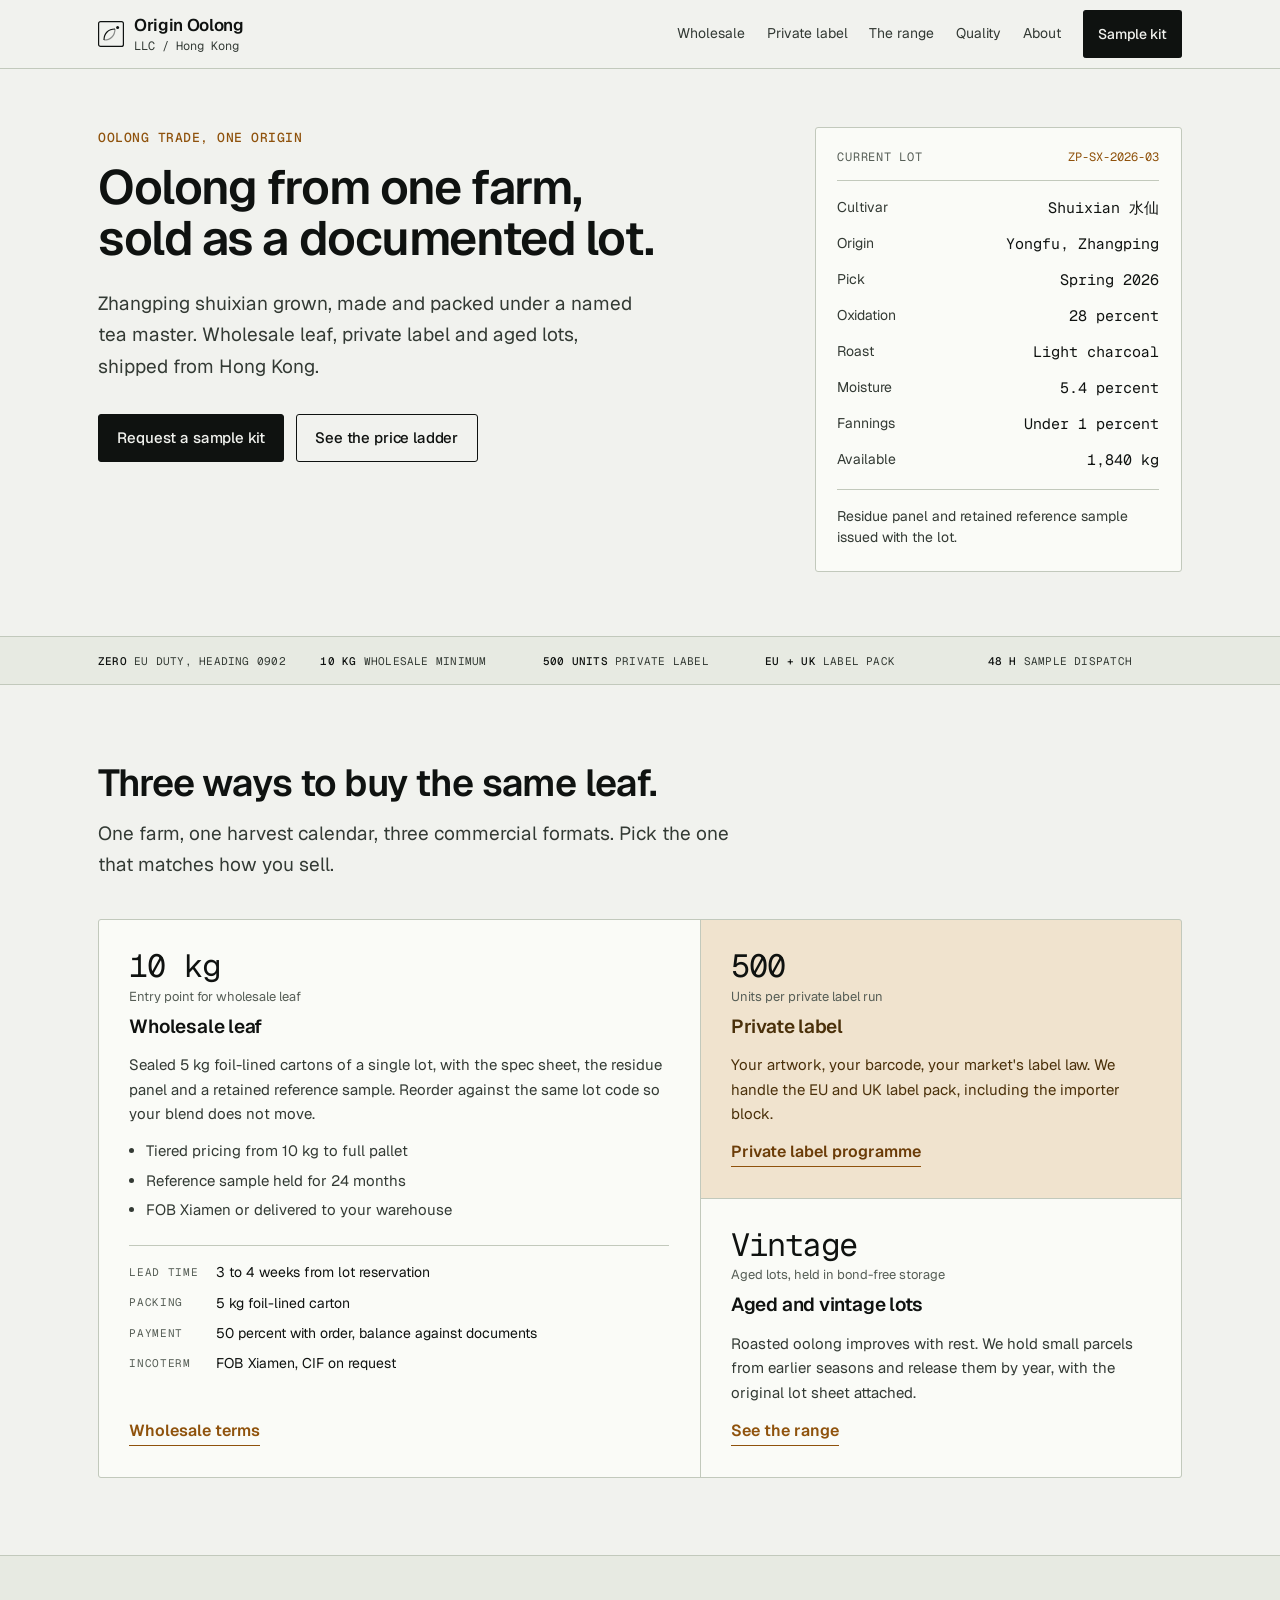
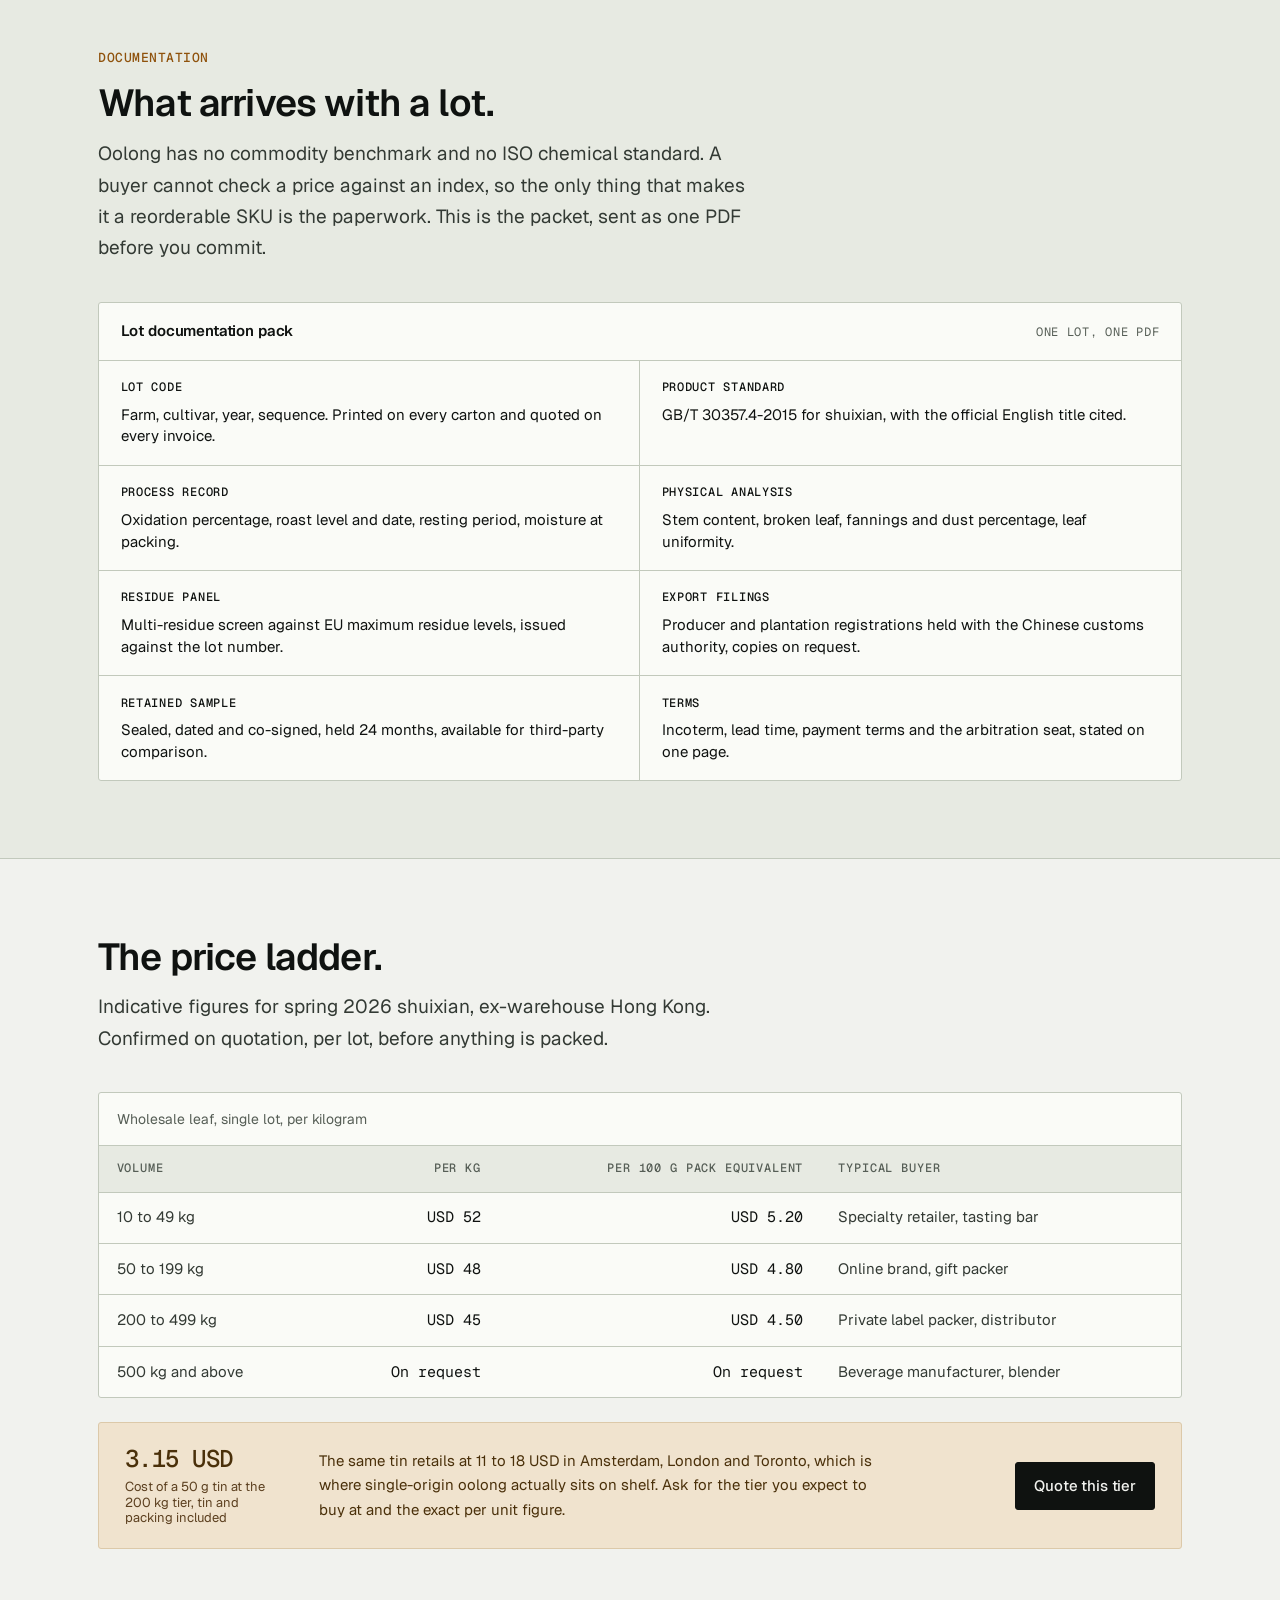
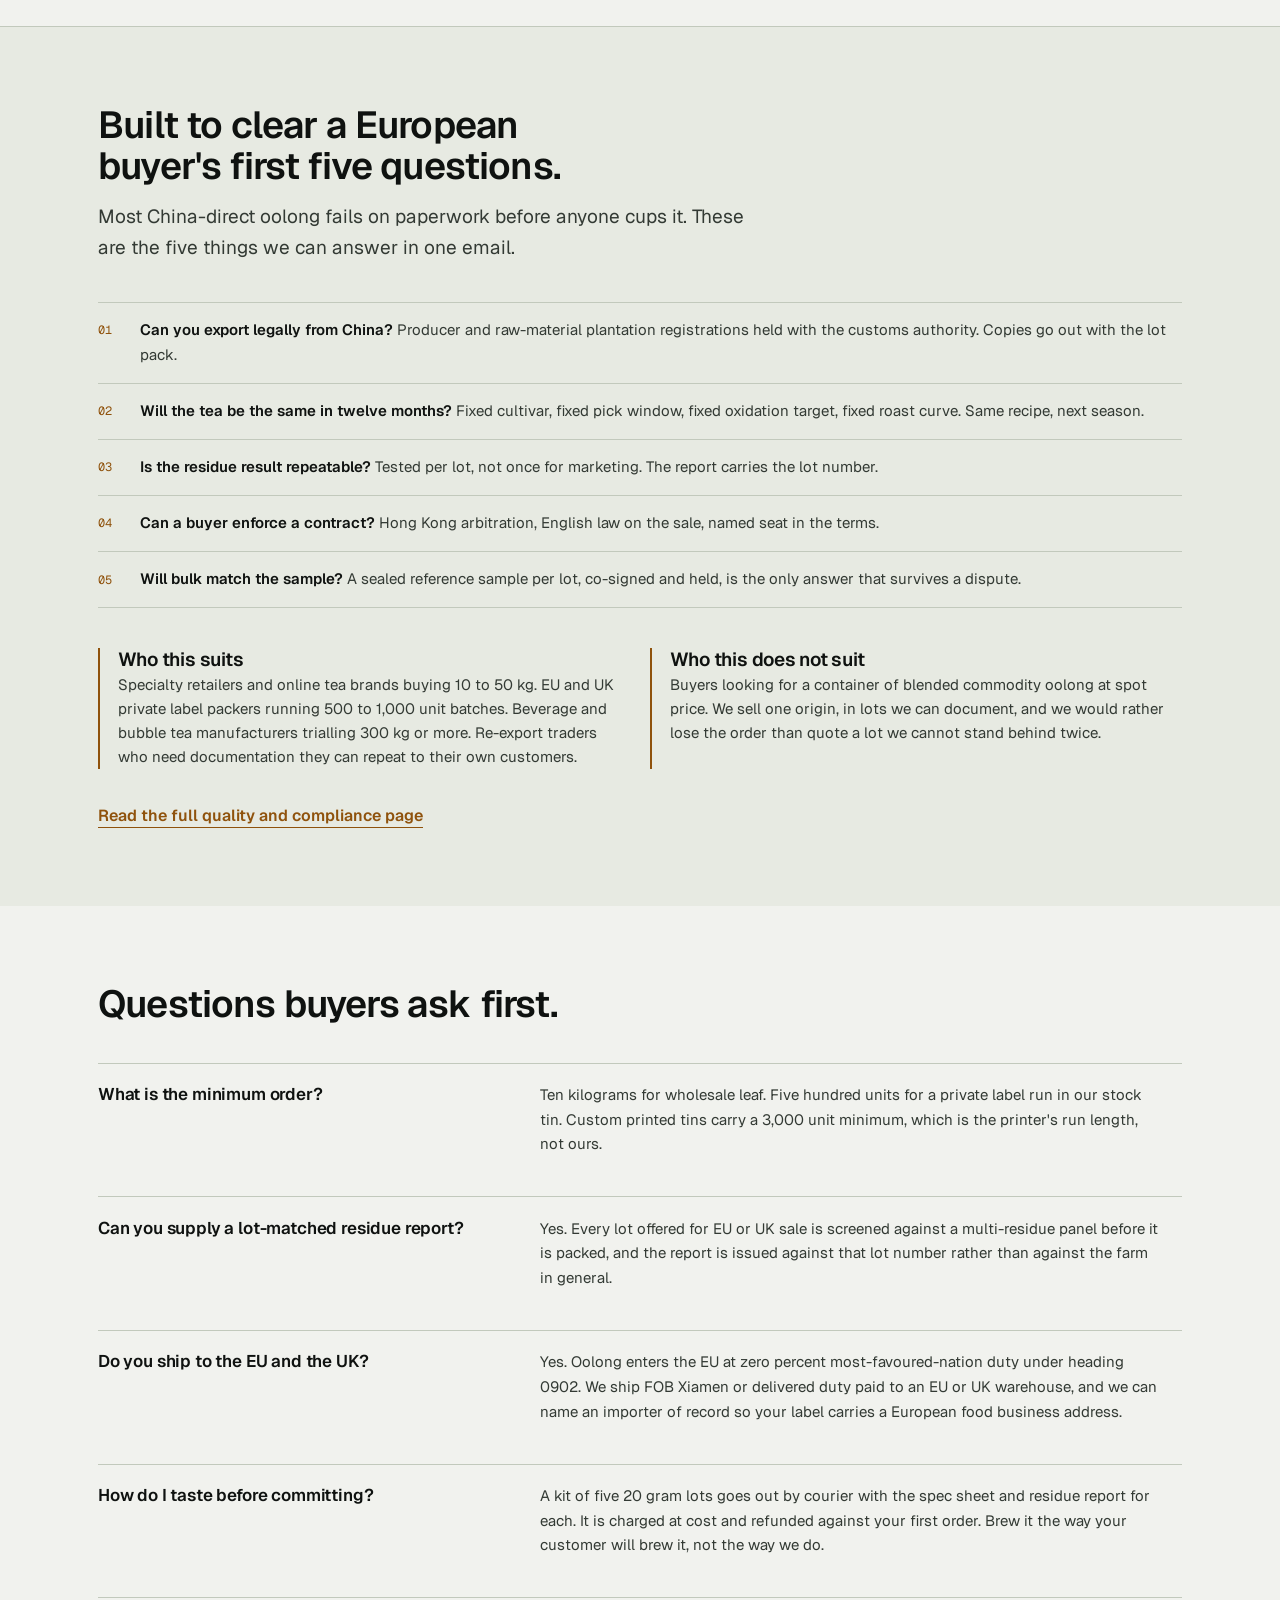
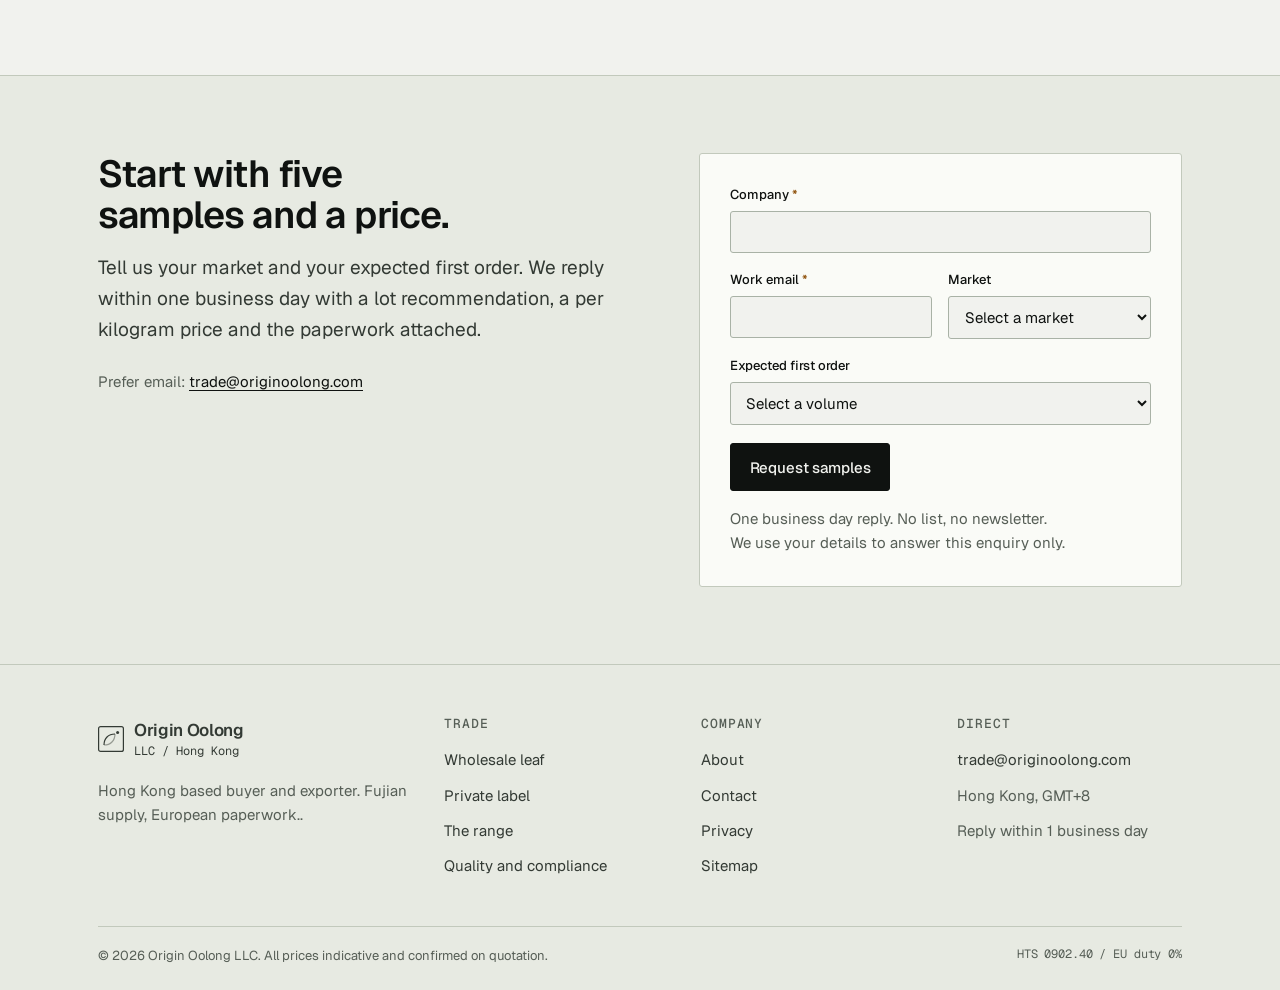
==== index.html @ 104b8a01 "Origin Oolong trade website: 8 static pages, design system, Pages workflow" ====
<!DOCTYPE html>
<html lang="en">
<head>
<meta charset="utf-8">
<meta name="viewport" content="width=device-width, initial-scale=1">
<title>Oolong Tea Wholesale Supplier | Origin Oolong LLC</title>
<meta name="description" content="Single-origin Zhangping shuixian oolong sold as documented lots. Wholesale leaf from 10 kg, private label from 500 units. Samples ship in 48 hours.">
<link rel="canonical" href="https://originoolong.com/">
<meta name="robots" content="index,follow,max-image-preview:large">
<meta property="og:type" content="website">
<meta property="og:site_name" content="Origin Oolong LLC">
<meta property="og:title" content="Oolong Tea Wholesale Supplier | Origin Oolong LLC">
<meta property="og:description" content="Single-origin Zhangping shuixian oolong, sold as documented lots. Wholesale leaf, private label, aged vintages.">
<meta property="og:url" content="https://originoolong.com/">
<meta name="twitter:card" content="summary_large_image">
<link rel="preconnect" href="https://fonts.googleapis.com">
<link rel="preconnect" href="https://fonts.gstatic.com" crossorigin>
<link href="https://fonts.googleapis.com/css2?family=Geist:wght@400;500;600;700&family=Geist+Mono:wght@400;500&display=swap" rel="stylesheet">
<link rel="stylesheet" href="assets/styles.css">
<script type="application/ld+json">
{
  "@context": "https://schema.org",
  "@graph": [
    {
      "@type": "Organization",
      "@id": "https://originoolong.com/#org",
      "name": "Origin Oolong LLC",
      "url": "https://originoolong.com/",
      "email": "trade@originoolong.com",
      "description": "Buyer and exporter of single-origin Chinese oolong tea, supplying wholesale leaf, private label programmes and aged lots to importers, packers and beverage manufacturers.",
      "address": { "@type": "PostalAddress", "addressLocality": "Hong Kong", "addressCountry": "HK" },
      "areaServed": ["EU", "GB", "HK", "SG", "AE", "US"],
      "knowsAbout": ["oolong tea", "Zhangping shuixian", "private label tea", "tea export documentation", "EU pesticide residue compliance"]
    },
    {
      "@type": "WebSite",
      "@id": "https://originoolong.com/#site",
      "url": "https://originoolong.com/",
      "name": "Origin Oolong LLC",
      "publisher": { "@id": "https://originoolong.com/#org" },
      "inLanguage": "en"
    },
    {
      "@type": "FAQPage",
      "@id": "https://originoolong.com/#faq",
      "mainEntity": [
        {
          "@type": "Question",
          "name": "What is the minimum order for wholesale oolong?",
          "acceptedAnswer": { "@type": "Answer", "text": "Ten kilograms for wholesale leaf, and 500 units for a private label run in our stock tin. Custom printed tins carry a 3,000 unit minimum because that is the printer's run length." }
        },
        {
          "@type": "Question",
          "name": "Can you supply a lot-matched pesticide residue report?",
          "acceptedAnswer": { "@type": "Answer", "text": "Yes. Every lot offered for EU or UK sale is tested against a multi-residue panel before it is packed, and the report is issued against that lot number, not against the farm in general." }
        },
        {
          "@type": "Question",
          "name": "Do you ship to the European Union and the United Kingdom?",
          "acceptedAnswer": { "@type": "Answer", "text": "Yes. Oolong enters the EU at a zero percent most-favoured-nation duty rate under heading 0902. We ship FOB Xiamen or delivered duty paid to an EU or UK warehouse, and we can name an importer of record for food labelling." }
        },
        {
          "@type": "Question",
          "name": "How do I taste before I commit to an order?",
          "acceptedAnswer": { "@type": "Answer", "text": "We courier a sample kit of five 20 gram lots with the spec sheet and the residue report for each. The kit is charged at cost and refunded against the first order." }
        }
      ]
    }
  ]
}
</script>
</head>
<body>

<header class="hdr" id="hdr">
  <div class="wrap hdr-in">
    <a class="brand" href="index.html" aria-label="Origin Oolong LLC home">
      <svg class="brand-mark" viewBox="0 0 26 26" fill="none" aria-hidden="true">
        <rect x="0.6" y="0.6" width="24.8" height="24.8" rx="2" stroke="currentColor" stroke-width="1.2"/>
        <path d="M6 19c0-6.6 4.4-11 11-11" stroke="currentColor" stroke-width="1.2"/>
        <path d="M6 19c6.6 0 11-4.4 11-11" stroke="currentColor" stroke-width="1.2" opacity=".45"/>
        <circle cx="19.6" cy="6.4" r="1.5" fill="currentColor"/>
      </svg>
      <span class="brand-txt">Origin Oolong<span>LLC / Hong Kong</span></span>
    </a>
    <nav class="nav" id="nav" aria-label="Primary">
      <a href="wholesale.html">Wholesale</a>
      <a href="private-label.html">Private label</a>
      <a href="oolong.html">The range</a>
      <a href="quality.html">Quality</a>
      <a href="about.html">About</a>
      <a class="btn btn-sm" href="contact.html">Sample kit</a>
    </nav>
    <button class="nav-toggle" id="navToggle" aria-expanded="false" aria-controls="nav" aria-label="Open menu">
      <svg viewBox="0 0 24 24" fill="none" stroke="currentColor" stroke-width="1.6" aria-hidden="true"><path d="M3 6h18M3 12h18M3 18h18"/></svg>
    </button>
  </div>
</header>

<main>

  <!-- HERO -->
  <section class="hero">
    <div class="wrap hero-grid">
      <div>
        <p class="kicker">Oolong trade, one origin</p>
        <h1>Oolong from one farm, sold as a documented lot.</h1>
        <p class="lede">Zhangping shuixian grown, made and packed under a named tea master. Wholesale leaf, private label and aged lots, shipped from Hong Kong.</p>
        <div class="hero-cta">
          <a class="btn" href="contact.html">Request a sample kit</a>
          <a class="btn btn-ghost" href="wholesale.html">See the price ladder</a>
        </div>
      </div>

      <aside class="lot" aria-label="Current lot summary">
        <div class="lot-hd">
          <span class="t">Current lot</span>
          <span class="id">ZP-SX-2026-03</span>
        </div>
        <dl>
          <dt>Cultivar</dt><dd>Shuixian 水仙</dd>
          <dt>Origin</dt><dd>Yongfu, Zhangping</dd>
          <dt>Pick</dt><dd>Spring 2026</dd>
          <dt>Oxidation</dt><dd>28 percent</dd>
          <dt>Roast</dt><dd>Light charcoal</dd>
          <dt>Moisture</dt><dd>5.4 percent</dd>
          <dt>Fannings</dt><dd>Under 1 percent</dd>
          <dt>Available</dt><dd>1,840 kg</dd>
        </dl>
        <div class="lot-ft">Residue panel and retained reference sample issued with the lot.</div>
      </aside>
    </div>
  </section>

  <!-- FACT STRIP -->
  <div class="strip">
    <div class="wrap strip-in">
      <span class="strip-item"><b>Zero</b> EU duty, heading 0902</span>
      <span class="strip-item"><b>10 kg</b> wholesale minimum</span>
      <span class="strip-item"><b>500 units</b> private label</span>
      <span class="strip-item"><b>EU + UK</b> label pack</span>
      <span class="strip-item"><b>48 h</b> sample dispatch</span>
    </div>
  </div>

  <!-- THREE LINES OF BUSINESS -->
  <section>
    <div class="wrap">
      <div class="sec-hd">
        <h2>Three ways to buy the same leaf.</h2>
        <p class="lede">One farm, one harvest calendar, three commercial formats. Pick the one that matches how you sell.</p>
      </div>
      <div class="bento bento-3">
        <div class="cell cell-a">
          <span class="figure">10 kg<span>Entry point for wholesale leaf</span></span>
          <h3>Wholesale leaf</h3>
          <p>Sealed 5 kg foil-lined cartons of a single lot, with the spec sheet, the residue panel and a retained reference sample. Reorder against the same lot code so your blend does not move.</p>
          <ul class="list">
            <li>Tiered pricing from 10 kg to full pallet</li>
            <li>Reference sample held for 24 months</li>
            <li>FOB Xiamen or delivered to your warehouse</li>
          </ul>
          <dl class="mini">
            <dt>Lead time</dt><dd>3 to 4 weeks from lot reservation</dd>
            <dt>Packing</dt><dd>5 kg foil-lined carton</dd>
            <dt>Payment</dt><dd>50 percent with order, balance against documents</dd>
            <dt>Incoterm</dt><dd>FOB Xiamen, CIF on request</dd>
          </dl>
          <a class="link" href="wholesale.html">Wholesale terms</a>
        </div>
        <div class="cell cell-tint">
          <span class="figure">500<span>Units per private label run</span></span>
          <h3>Private label</h3>
          <p>Your artwork, your barcode, your market's label law. We handle the EU and UK label pack, including the importer block.</p>
          <a class="link" href="private-label.html">Private label programme</a>
        </div>
        <div class="cell">
          <span class="figure">Vintage<span>Aged lots, held in bond-free storage</span></span>
          <h3>Aged and vintage lots</h3>
          <p>Roasted oolong improves with rest. We hold small parcels from earlier seasons and release them by year, with the original lot sheet attached.</p>
          <a class="link" href="oolong.html">See the range</a>
        </div>
      </div>
    </div>
  </section>

  <!-- LOT SHEET ANATOMY -->
  <section class="band rule-top">
    <div class="wrap">
      <div class="sec-hd">
        <p class="kicker">Documentation</p>
        <h2>What arrives with a lot.</h2>
        <p class="lede">Oolong has no commodity benchmark and no ISO chemical standard. A buyer cannot check a price against an index, so the only thing that makes it a reorderable SKU is the paperwork. This is the packet, sent as one PDF before you commit.</p>
      </div>
      <div class="doc">
        <div class="doc-hd">
          <span class="t">Lot documentation pack</span>
          <span class="mono">One lot, one PDF</span>
        </div>
        <div class="doc-body">
          <div><dt>Lot code</dt><dd>Farm, cultivar, year, sequence. Printed on every carton and quoted on every invoice.</dd></div>
          <div><dt>Product standard</dt><dd>GB/T 30357.4-2015 for shuixian, with the official English title cited.</dd></div>
          <div><dt>Process record</dt><dd>Oxidation percentage, roast level and date, resting period, moisture at packing.</dd></div>
          <div><dt>Physical analysis</dt><dd>Stem content, broken leaf, fannings and dust percentage, leaf uniformity.</dd></div>
          <div><dt>Residue panel</dt><dd>Multi-residue screen against EU maximum residue levels, issued against the lot number.</dd></div>
          <div><dt>Export filings</dt><dd>Producer and plantation registrations held with the Chinese customs authority, copies on request.</dd></div>
          <div><dt>Retained sample</dt><dd>Sealed, dated and co-signed, held 24 months, available for third-party comparison.</dd></div>
          <div><dt>Terms</dt><dd>Incoterm, lead time, payment terms and the arbitration seat, stated on one page.</dd></div>
        </div>
      </div>
    </div>
  </section>

  <!-- PRICE LADDER -->
  <section class="rule-top">
    <div class="wrap">
      <div class="sec-hd">
        <h2>The price ladder.</h2>
        <p class="lede">Indicative figures for spring 2026 shuixian, ex-warehouse Hong Kong. Confirmed on quotation, per lot, before anything is packed.</p>
      </div>
      <div class="tbl-wrap">
        <table>
          <caption>Wholesale leaf, single lot, per kilogram</caption>
          <thead>
            <tr><th scope="col">Volume</th><th scope="col">Per kg</th><th scope="col">Per 100 g pack equivalent</th><th scope="col">Typical buyer</th></tr>
          </thead>
          <tbody>
            <tr><td>10 to 49 kg</td><td class="num">USD 52</td><td class="num">USD 5.20</td><td>Specialty retailer, tasting bar</td></tr>
            <tr><td>50 to 199 kg</td><td class="num">USD 48</td><td class="num">USD 4.80</td><td>Online brand, gift packer</td></tr>
            <tr><td>200 to 499 kg</td><td class="num">USD 45</td><td class="num">USD 4.50</td><td>Private label packer, distributor</td></tr>
            <tr><td>500 kg and above</td><td class="num muted">On request</td><td class="num muted">On request</td><td>Beverage manufacturer, blender</td></tr>
          </tbody>
        </table>
      </div>
      <div class="callout">
        <div class="callout-fig"><b>3.15 USD</b><span>Cost of a 50 g tin at the 200 kg tier, tin and packing included</span></div>
        <p class="callout-txt">The same tin retails at 11 to 18 USD in Amsterdam, London and Toronto, which is where single-origin oolong actually sits on shelf. Ask for the tier you expect to buy at and the exact per unit figure.</p>
        <a class="btn" href="contact.html">Quote this tier</a>
      </div>
    </div>
  </section>

  <!-- COMPLIANCE -->
  <section class="band rule-top">
    <div class="wrap">
      <div class="sec-hd">
        <h2>Built to clear a European buyer's first five questions.</h2>
        <p class="lede">Most China-direct oolong fails on paperwork before anyone cups it. These are the five things we can answer in one email.</p>
      </div>
      <ul class="checks">
        <li><span class="n">01</span><span><b>Can you export legally from China?</b> Producer and raw-material plantation registrations held with the customs authority. Copies go out with the lot pack.</span></li>
        <li><span class="n">02</span><span><b>Will the tea be the same in twelve months?</b> Fixed cultivar, fixed pick window, fixed oxidation target, fixed roast curve. Same recipe, next season.</span></li>
        <li><span class="n">03</span><span><b>Is the residue result repeatable?</b> Tested per lot, not once for marketing. The report carries the lot number.</span></li>
        <li><span class="n">04</span><span><b>Can a buyer enforce a contract?</b> Hong Kong arbitration, English law on the sale, named seat in the terms.</span></li>
        <li><span class="n">05</span><span><b>Will bulk match the sample?</b> A sealed reference sample per lot, co-signed and held, is the only answer that survives a dispute.</span></li>
      </ul>
      <div class="duo">
        <div class="aside-box">
          <h3>Who this suits</h3>
          <p class="small">Specialty retailers and online tea brands buying 10 to 50 kg. EU and UK private label packers running 500 to 1,000 unit batches. Beverage and bubble tea manufacturers trialling 300 kg or more. Re-export traders who need documentation they can repeat to their own customers.</p>
        </div>
        <div class="aside-box">
          <h3>Who this does not suit</h3>
          <p class="small">Buyers looking for a container of blended commodity oolong at spot price. We sell one origin, in lots we can document, and we would rather lose the order than quote a lot we cannot stand behind twice.</p>
        </div>
      </div>
      <p style="margin-top:2rem"><a class="link" href="quality.html">Read the full quality and compliance page</a></p>
    </div>
  </section>

  <!-- FAQ -->
  <section>
    <div class="wrap">
      <div class="sec-hd">
        <h2>Questions buyers ask first.</h2>
      </div>
      <div class="faq">
        <div class="qa"><h3>What is the minimum order?</h3><p class="a">Ten kilograms for wholesale leaf. Five hundred units for a private label run in our stock tin. Custom printed tins carry a 3,000 unit minimum, which is the printer's run length, not ours.</p></div>
        <div class="qa"><h3>Can you supply a lot-matched residue report?</h3><p class="a">Yes. Every lot offered for EU or UK sale is screened against a multi-residue panel before it is packed, and the report is issued against that lot number rather than against the farm in general.</p></div>
        <div class="qa"><h3>Do you ship to the EU and the UK?</h3><p class="a">Yes. Oolong enters the EU at zero percent most-favoured-nation duty under heading 0902. We ship FOB Xiamen or delivered duty paid to an EU or UK warehouse, and we can name an importer of record so your label carries a European food business address.</p></div>
        <div class="qa"><h3>How do I taste before committing?</h3><p class="a">A kit of five 20 gram lots goes out by courier with the spec sheet and residue report for each. It is charged at cost and refunded against your first order. Brew it the way your customer will brew it, not the way we do.</p></div>
      </div>
    </div>
  </section>

  <!-- CTA -->
  <section class="band rule-top">
    <div class="wrap cta">
      <div>
        <h2>Start with five samples and a price.</h2>
        <p class="lede" style="margin-top:1rem">Tell us your market and your expected first order. We reply within one business day with a lot recommendation, a per kilogram price and the paperwork attached.</p>
        <p class="small muted" style="margin-top:1.5rem">Prefer email: <a href="mailto:trade@originoolong.com">trade@originoolong.com</a></p>
      </div>
      <form class="form" action="contact.html" method="get" aria-label="Sample request">
        <div class="form-grid">
          <div class="field full">
            <label for="h-company">Company <span class="req">*</span></label>
            <input id="h-company" name="company" type="text" autocomplete="organization" required>
          </div>
          <div class="field">
            <label for="h-email">Work email <span class="req">*</span></label>
            <input id="h-email" name="email" type="email" autocomplete="email" required>
          </div>
          <div class="field">
            <label for="h-market">Market</label>
            <select id="h-market" name="market">
              <option value="" selected disabled>Select a market</option>
              <option>European Union</option>
              <option>United Kingdom</option>
              <option>Hong Kong</option>
              <option>Singapore</option>
              <option>Gulf and Middle East</option>
              <option>North America</option>
              <option>Other</option>
            </select>
          </div>
          <div class="field full">
            <label for="h-volume">Expected first order</label>
            <select id="h-volume" name="volume">
              <option value="" selected disabled>Select a volume</option>
              <option>10 to 49 kg leaf</option>
              <option>50 to 199 kg leaf</option>
              <option>200 kg and above</option>
              <option>500 to 1,000 units private label</option>
              <option>Sample kit only for now</option>
            </select>
          </div>
        </div>
        <div class="form-ft">
          <button class="btn" type="submit">Request samples</button>
          <span class="small">One business day reply. No list, no newsletter. We use your details to answer this enquiry only.</span>
        </div>
      </form>
    </div>
  </section>

</main>

<footer class="ftr">
  <div class="wrap">
    <div class="ftr-grid">
      <div>
        <a class="brand" href="index.html">
          <svg class="brand-mark" viewBox="0 0 26 26" fill="none" aria-hidden="true">
            <rect x="0.6" y="0.6" width="24.8" height="24.8" rx="2" stroke="currentColor" stroke-width="1.2"/>
            <path d="M6 19c0-6.6 4.4-11 11-11" stroke="currentColor" stroke-width="1.2"/>
            <path d="M6 19c6.6 0 11-4.4 11-11" stroke="currentColor" stroke-width="1.2" opacity=".45"/>
            <circle cx="19.6" cy="6.4" r="1.5" fill="currentColor"/>
          </svg>
          <span class="brand-txt">Origin Oolong<span>LLC / Hong Kong</span></span>
        </a>
        <p class="small muted" style="margin-top:1.1rem;max-width:32ch">Hong Kong based buyer and exporter. Fujian supply, European paperwork..</p>
      </div>
      <div>
        <h4>Trade</h4>
        <ul>
          <li><a href="wholesale.html">Wholesale leaf</a></li>
          <li><a href="private-label.html">Private label</a></li>
          <li><a href="oolong.html">The range</a></li>
          <li><a href="quality.html">Quality and compliance</a></li>
        </ul>
      </div>
      <div>
        <h4>Company</h4>
        <ul>
          <li><a href="about.html">About</a></li>
          <li><a href="contact.html">Contact</a></li>
          <li><a href="privacy.html">Privacy</a></li>
          <li><a href="/sitemap.xml">Sitemap</a></li>
        </ul>
      </div>
      <div>
        <h4>Direct</h4>
        <ul>
          <li><a href="mailto:trade@originoolong.com">trade@originoolong.com</a></li>
          <li><span class="small muted">Hong Kong, GMT+8</span></li>
          <li><span class="small muted">Reply within 1 business day</span></li>
        </ul>
      </div>
    </div>
    <div class="ftr-btm">
      <span>&copy; 2026 Origin Oolong LLC. All prices indicative and confirmed on quotation.</span>
      <span class="mono">HTS 0902.40 / EU duty 0%</span>
    </div>
  </div>
</footer>

<script>
(function () {
  var hdr = document.getElementById('hdr');
  var btn = document.getElementById('navToggle');
  if (!btn) return;
  btn.addEventListener('click', function () {
    var open = hdr.classList.toggle('open');
    btn.setAttribute('aria-expanded', open ? 'true' : 'false');
    btn.setAttribute('aria-label', open ? 'Close menu' : 'Open menu');
  });
})();
</script>
</body>
</html>
---- assets/styles.css ----
/* Origin Oolong LLC
   Design tokens and layout system.
   One theme (light). One accent. One radius scale. No inverted sections. */

:root {
  /* surface */
  --paper: #F1F2EE;
  --paper-2: #E7EAE2;
  --paper-3: #DDE1D6;
  --card: #FAFBF7;

  /* ink */
  --ink: #0F1210;
  --body: #333A34;
  --muted: #565E56;
  --hair: #C2C9BC;
  --hair-strong: #A9B2A6;

  /* single accent: oxidised tea amber */
  --accent: #8F520C;
  --accent-ink: #FFFFFF;
  --accent-soft: #F0E3CE;

  /* type */
  --sans: "Geist", ui-sans-serif, -apple-system, "Helvetica Neue", Arial, sans-serif;
  --mono: "Geist Mono", ui-monospace, "SF Mono", Menlo, Consolas, monospace;

  /* geometry */
  --r: 3px;
  --wrap: 1180px;
  --gutter: clamp(1.25rem, 4vw, 3rem);
}

*, *::before, *::after { box-sizing: border-box; }

html { -webkit-text-size-adjust: 100%; scroll-behavior: smooth; }
@media (prefers-reduced-motion: reduce) {
  html { scroll-behavior: auto; }
  *, *::before, *::after { animation-duration: .001ms !important; transition-duration: .001ms !important; }
}

body {
  margin: 0;
  background: var(--paper);
  color: var(--body);
  font-family: var(--sans);
  font-size: 1.0625rem;
  line-height: 1.65;
  font-weight: 400;
  font-feature-settings: "ss01" 1;
  -webkit-font-smoothing: antialiased;
  text-rendering: optimizeLegibility;
}

img, svg { max-width: 100%; display: block; }
a { color: var(--ink); text-underline-offset: .18em; text-decoration-thickness: 1px; }
a:hover { color: var(--accent); }
:focus-visible { outline: 2px solid var(--accent); outline-offset: 3px; }

/* ---------- type ---------- */

h1, h2, h3, h4 {
  color: var(--ink);
  font-weight: 600;
  letter-spacing: -0.022em;
  line-height: 1.06;
  margin: 0;
  text-wrap: balance;
}
h1 { font-size: clamp(2.125rem, 4.2vw, 3rem); letter-spacing: -0.03em; }
h2 { font-size: clamp(1.6rem, 3.1vw, 2.35rem); line-height: 1.1; }
h3 { font-size: 1.1875rem; line-height: 1.3; letter-spacing: -0.012em; }
h4 { font-size: 1rem; line-height: 1.3; }
p { margin: 0 0 1.1em; }
p:last-child { margin-bottom: 0; }
.lede { font-size: clamp(1.0625rem, 1.5vw, 1.1875rem); color: var(--body); max-width: 62ch; }
.small { font-size: .9375rem; line-height: 1.6; }
.muted { color: var(--muted); }
.mono {
  font-family: var(--mono);
  font-variant-numeric: tabular-nums;
  font-feature-settings: "tnum" 1;
  letter-spacing: -0.01em;
}
.kicker {
  font-family: var(--mono);
  font-size: .8125rem;
  letter-spacing: .04em;
  color: var(--accent);
  text-transform: uppercase;
  font-weight: 500;
}

/* ---------- layout ---------- */

.wrap { width: 100%; max-width: var(--wrap); margin-inline: auto; padding-inline: var(--gutter); }
section { padding-block: clamp(3rem, 6vw, 5.5rem); }
.band { background: var(--paper-2); }
.band-b { background: var(--paper-3); }
.rule-top { border-top: 1px solid var(--hair); }
.stack > * + * { margin-top: var(--stack, 1.25rem); }

/* ---------- header ---------- */

.hdr {
  position: sticky; top: 0; z-index: 20;
  background: color-mix(in srgb, var(--paper) 94%, transparent);
  backdrop-filter: saturate(140%) blur(6px);
  border-bottom: 1px solid var(--hair);
}
.hdr-in {
  min-height: 68px;
  max-height: 78px;
  display: flex; align-items: center; gap: 2rem;
  justify-content: space-between;
}
.brand { display: inline-flex; align-items: center; gap: .625rem; text-decoration: none; color: var(--ink); }
.brand-mark { width: 26px; height: 26px; flex: none; }
.brand-txt { font-weight: 600; letter-spacing: -0.02em; font-size: 1.0625rem; white-space: nowrap; }
.brand-txt span { font-family: var(--mono); font-weight: 400; font-size: .75rem; color: var(--body); letter-spacing: 0; display: block; margin-top: -2px; }

.nav { display: flex; align-items: center; gap: clamp(.9rem, 1.7vw, 1.6rem); }
.nav a {
  font-size: .875rem; color: var(--body); text-decoration: none; white-space: nowrap;
  padding-block: .35rem; border-bottom: 1px solid transparent;
}
.nav a:hover { color: var(--ink); border-bottom-color: var(--hair-strong); }
.nav a[aria-current="page"] { color: var(--ink); font-weight: 500; border-bottom-color: var(--accent); }

.btn {
  display: inline-flex; align-items: center; justify-content: center; gap: .5rem;
  font-family: var(--sans); font-size: .9375rem; font-weight: 500; letter-spacing: -0.01em;
  padding: .78rem 1.15rem; border-radius: var(--r); border: 1px solid var(--ink);
  background: var(--ink); color: var(--paper); text-decoration: none; cursor: pointer;
  transition: background .16s ease, color .16s ease, border-color .16s ease;
  white-space: nowrap; min-height: 48px; line-height: 1.15;
}
.btn:hover { background: var(--accent); border-color: var(--accent); color: var(--accent-ink); }
.btn-ghost { background: transparent; color: var(--ink); border-color: var(--ink); }
.btn-ghost:hover { background: var(--card); color: var(--ink); border-color: var(--ink); }
.btn-sm { padding: .58rem .9rem; font-size: .875rem; }
.nav a.btn { color: var(--paper); border-bottom: 0; }
.nav a.btn:hover { color: var(--accent-ink); }

.nav-toggle {
  display: none; width: 40px; height: 40px; align-items: center; justify-content: center;
  background: transparent; border: 1px solid var(--hair-strong); border-radius: var(--r); color: var(--ink); cursor: pointer;
}
.nav-toggle svg { width: 18px; height: 18px; }

@media (max-width: 940px) {
  .nav { display: none; }
  .nav-toggle { display: inline-flex; }
  .hdr.open .nav {
    display: flex; position: absolute; left: 0; right: 0; top: 100%;
    flex-direction: column; align-items: flex-start; gap: 0;
    background: var(--card); border-bottom: 1px solid var(--hair);
    padding: .5rem var(--gutter) 1rem;
  }
  .hdr.open .nav a { padding-block: .7rem; width: 100%; border-bottom: 1px solid var(--hair); }
  .hdr.open .nav .btn { margin-top: .75rem; width: 100%; border-bottom: 0; }
}

/* ---------- hero ---------- */

.hero { padding-top: clamp(2.5rem, 4.5vw, 4rem); padding-bottom: clamp(2.5rem, 5vw, 4.5rem); }
.hero-grid {
  display: grid; grid-template-columns: minmax(0, 1.28fr) minmax(0, .72fr);
  gap: clamp(2rem, 5vw, 4.5rem); align-items: start;
}
.hero h1 { max-width: 24ch; }
.hero .lede { margin-top: 1.5rem; max-width: 42ch; }
.hero-cta { display: flex; flex-wrap: wrap; gap: .75rem; margin-top: 2rem; }
.hero-note { font-size: .875rem; color: var(--muted); margin-top: 1.1rem; }
@media (max-width: 860px) {
  .hero-grid { grid-template-columns: 1fr; gap: 2.25rem; }
  .hero h1 { max-width: 20ch; }
}

/* lot card: the hero object */

.lot {
  background: var(--card); border: 1px solid var(--hair); border-radius: var(--r);
  padding: 1.25rem 1.35rem 1.4rem;
}
.lot-hd {
  display: flex; justify-content: space-between; align-items: baseline; gap: 1rem;
  padding-bottom: .8rem; border-bottom: 1px solid var(--hair);
}
.lot-hd .t { font-family: var(--mono); font-size: .75rem; letter-spacing: .06em; text-transform: uppercase; color: var(--muted); }
.lot-hd .id { font-family: var(--mono); font-size: .75rem; color: var(--accent); }
.lot dl { margin: 0; display: grid; grid-template-columns: 1fr auto; gap: .7rem 1rem; padding-top: .95rem; }
.lot dt { font-size: .875rem; color: var(--body); }
.lot dd { margin: 0; font-family: var(--mono); font-size: .9375rem; color: var(--ink); text-align: right; font-variant-numeric: tabular-nums; }
.lot-ft { margin-top: 1rem; padding-top: 1rem; border-top: 1px solid var(--hair); font-size: .875rem; color: var(--body); line-height: 1.55; }

/* ---------- fact strip ---------- */

.strip { border-block: 1px solid var(--hair); background: var(--paper-2); }
.strip-in { display: grid; grid-template-columns: repeat(5, minmax(0, 1fr)); gap: .5rem 1.75rem; padding-block: .95rem; align-items: start; }
@media (max-width: 940px) { .strip-in { grid-template-columns: repeat(2, minmax(0, 1fr)); gap: .6rem 1.25rem; } }
.strip-item { font-family: var(--mono); font-size: .6875rem; letter-spacing: .02em; color: var(--body); text-transform: uppercase; line-height: 1.5; }
.strip-item b { color: var(--ink); font-weight: 500; }

/* ---------- section headers (vertical stack, no split header) ---------- */

.sec-hd { max-width: 60ch; margin-bottom: clamp(1.75rem, 3vw, 2.5rem); }
.sec-hd p { margin-top: .9rem; }

/* ---------- bento ---------- */

.bento { display: grid; gap: 1px; background: var(--hair); border: 1px solid var(--hair); border-radius: var(--r); overflow: hidden; }
.bento-3 { grid-template-columns: 1.25fr 1fr; grid-template-rows: auto auto; }
.bento-3 .cell-a { grid-row: span 2; }
.cell { background: var(--card); padding: clamp(1.25rem, 2.4vw, 1.9rem); display: flex; flex-direction: column; gap: .75rem; }
.cell h3 { margin-bottom: .1rem; }
.cell p { font-size: .9375rem; margin: 0; }
.cell .list { margin: 0; padding-left: 1.05rem; font-size: .9375rem; }
.cell .list li { margin-bottom: .3rem; }
.cell-tint { background: var(--accent-soft); }
.cell-tint h3, .cell-tint p { color: #4A300A; }
.cell-tint .link { color: #6B3C08; }
.figure { font-family: var(--mono); font-size: clamp(1.5rem, 2.6vw, 2rem); letter-spacing: -0.03em; color: var(--ink); font-variant-numeric: tabular-nums; line-height: 1; }
.figure span { font-size: .8125rem; letter-spacing: 0; color: var(--muted); display: block; margin-top: .45rem; font-family: var(--sans); }
.link { font-size: 1rem; font-weight: 600; text-decoration: none; border-bottom: 1px solid var(--accent); padding-bottom: 1px; color: var(--accent); align-self: flex-start; margin-top: auto; }
.link:hover { color: var(--ink); border-bottom-color: var(--ink); }
@media (max-width: 800px) {
  .bento-3 { grid-template-columns: 1fr; }
  .bento-3 .cell-a { grid-row: auto; }
}

/* ---------- document block (lot sheet anatomy) ---------- */

.doc { background: var(--card); border: 1px solid var(--hair); border-radius: var(--r); }
.doc-hd { display: flex; justify-content: space-between; gap: 1rem; align-items: baseline; padding: 1rem 1.35rem; border-bottom: 1px solid var(--hair); flex-wrap: wrap; }
.doc-hd .t { font-size: .9375rem; font-weight: 600; color: var(--ink); letter-spacing: -0.01em; }
.doc-hd .mono { font-size: .75rem; color: var(--muted); text-transform: uppercase; letter-spacing: .06em; }
.doc-body { display: grid; grid-template-columns: repeat(2, minmax(0, 1fr)); }
.doc-body > div { padding: 1.1rem 1.35rem; border-top: 1px solid var(--hair); }
.doc-body > div:nth-child(1), .doc-body > div:nth-child(2) { border-top: 0; }
.doc-body > div:nth-child(odd) { border-right: 1px solid var(--hair); }
.doc-body dt { font-family: var(--mono); font-size: .75rem; letter-spacing: .06em; text-transform: uppercase; color: var(--ink); font-weight: 500; margin-bottom: .35rem; }
.doc-body dd { margin: 0; color: var(--ink); font-size: .9375rem; line-height: 1.45; }
@media (max-width: 700px) {
  .doc-body { grid-template-columns: 1fr; }
  .doc-body > div:nth-child(odd) { border-right: 0; }
  .doc-body > div:nth-child(2) { border-top: 1px solid var(--hair); }
}

/* ---------- data table ---------- */

.tbl-wrap { overflow-x: auto; border: 1px solid var(--hair); border-radius: var(--r); background: var(--card); }
table { width: 100%; border-collapse: collapse; font-size: .9375rem; }
caption { text-align: left; font-size: .875rem; color: var(--muted); padding: .9rem 1.1rem; border-bottom: 1px solid var(--hair); }
th, td { text-align: left; padding: .8rem 1.1rem; border-bottom: 1px solid var(--hair); vertical-align: top; }
th { font-family: var(--mono); font-size: .75rem; letter-spacing: .07em; text-transform: uppercase; color: var(--muted); font-weight: 500; background: var(--paper-2); white-space: nowrap; }
td.num { font-family: var(--mono); font-variant-numeric: tabular-nums; white-space: nowrap; color: var(--ink); }
tbody tr:last-child td { border-bottom: 0; }
tbody tr:hover { background: #F5F6F2; }

/* ---------- check list ---------- */

.checks { list-style: none; margin: 0; padding: 0; display: grid; gap: 0; }
.checks li { display: grid; grid-template-columns: 2.1rem 1fr; gap: .5rem; padding: .95rem 0; border-top: 1px solid var(--hair); font-size: .9375rem; }
.checks li:last-child { border-bottom: 1px solid var(--hair); }
.checks .n { font-family: var(--mono); font-size: .75rem; color: var(--accent); padding-top: .2rem; }
.checks b { color: var(--ink); font-weight: 600; }

/* ---------- glossary / term list ---------- */

.terms { display: grid; grid-template-columns: repeat(auto-fit, minmax(330px, 1fr)); gap: 1px; background: var(--hair); border: 1px solid var(--hair); border-radius: var(--r); overflow: hidden; }
.term { background: var(--card); padding: 1.1rem 1.2rem; }
.term .zh { font-size: 1.05rem; color: var(--ink); font-weight: 500; }
.term .en { font-family: var(--mono); font-size: .75rem; color: var(--accent); letter-spacing: .04em; text-transform: uppercase; margin-top: .35rem; }
.term p { font-size: .875rem; margin-top: .5rem; color: var(--body); }

/* ---------- range grid ---------- */

.range { display: grid; gap: 1px; background: var(--hair); border: 1px solid var(--hair); border-radius: var(--r); overflow: hidden; grid-template-columns: repeat(2, minmax(0, 1fr)); }
.range .item { background: var(--card); padding: 1.15rem 1.25rem; display: grid; grid-template-columns: 1fr auto; gap: .25rem .75rem; align-items: baseline; }
.range .house { font-size: 1.0625rem; font-weight: 600; color: var(--ink); letter-spacing: -0.015em; }
.range .true { grid-column: 1 / -1; font-family: var(--mono); font-size: .75rem; color: var(--muted); letter-spacing: .02em; }
.range .tag { font-family: var(--mono); font-size: .6875rem; text-transform: uppercase; letter-spacing: .06em; color: var(--accent); white-space: nowrap; }
@media (max-width: 720px) { .range { grid-template-columns: 1fr; } }

/* ---------- faq ---------- */

.faq { border-top: 1px solid var(--hair); }
.faq details { border-bottom: 1px solid var(--hair); }
.faq summary {
  cursor: pointer; padding: 1.1rem 2.5rem 1.1rem 0; position: relative;
  font-size: 1.0625rem; color: var(--ink); font-weight: 500; letter-spacing: -0.012em; list-style: none;
}
.faq summary::-webkit-details-marker { display: none; }
.faq summary::after {
  content: "+"; position: absolute; right: .25rem; top: 50%; transform: translateY(-50%);
  font-family: var(--mono); font-size: 1.1rem; color: var(--accent);
}
.faq details[open] summary::after { content: "\2212"; }
.faq .a { padding: 0 0 1.25rem; max-width: 72ch; font-size: .9375rem; }

/* ---------- cta band ---------- */

.cta { display: grid; grid-template-columns: minmax(0, 1fr) minmax(0, .9fr); gap: clamp(2rem, 5vw, 4rem); align-items: start; }
@media (max-width: 860px) { .cta { grid-template-columns: 1fr; } }

/* ---------- form ---------- */

.form { background: var(--card); border: 1px solid var(--hair); border-radius: var(--r); padding: clamp(1.25rem, 2.5vw, 1.9rem); }
.form-grid { display: grid; grid-template-columns: repeat(2, minmax(0, 1fr)); gap: 1rem; }
.field { display: flex; flex-direction: column; gap: .35rem; }
.field.full { grid-column: 1 / -1; }
label { font-size: .8125rem; font-weight: 500; color: var(--ink); letter-spacing: 0; }
label .req { color: var(--accent); }
input, select, textarea {
  font-family: var(--sans); font-size: .9375rem; color: var(--ink);
  background: var(--paper); border: 1px solid var(--hair-strong); border-radius: var(--r);
  padding: .62rem .7rem; width: 100%; min-height: 42px;
}
textarea { min-height: 108px; resize: vertical; line-height: 1.55; }
input::placeholder, textarea::placeholder { color: #6C746C; }
input:focus, select:focus, textarea:focus { outline: 2px solid var(--accent); outline-offset: 1px; border-color: var(--accent); }
.hint { font-size: .75rem; color: var(--muted); }
.form-ft { margin-top: 1.15rem; display: flex; flex-wrap: wrap; gap: 1rem; align-items: center; justify-content: space-between; }
.form-ft .small { color: var(--muted); max-width: 34ch; }
@media (max-width: 620px) { .form-grid { grid-template-columns: 1fr; } }

/* ---------- footer ---------- */

.ftr { border-top: 1px solid var(--hair); background: var(--paper-2); padding-block: clamp(2.5rem, 4vw, 3.5rem) 1.5rem; }
.ftr-grid { display: grid; grid-template-columns: 1.4fr 1fr 1fr 1fr; gap: 2rem; }
.ftr-grid > * { min-width: 0; }
.ftr ul a { overflow-wrap: anywhere; }
.ftr h4 { font-size: .8125rem; font-family: var(--mono); text-transform: uppercase; letter-spacing: .07em; color: var(--muted); font-weight: 500; margin-bottom: .8rem; }
.ftr ul { list-style: none; margin: 0; padding: 0; }
.ftr li { margin-bottom: .45rem; }
.ftr a { font-size: .9375rem; color: var(--body); text-decoration: none; }
.ftr a:hover { color: var(--accent); }
.ftr-btm {
  margin-top: 2.5rem; padding-top: 1.1rem; border-top: 1px solid var(--hair);
  display: flex; flex-wrap: wrap; gap: .75rem 1.5rem; justify-content: space-between;
  font-size: .8125rem; color: var(--muted);
}
.ftr-btm .mono { font-size: .75rem; }
@media (max-width: 800px) { .ftr-grid { grid-template-columns: 1fr 1fr; } }
@media (max-width: 560px) { .ftr-grid { grid-template-columns: 1fr; gap: 1.5rem; } }

/* ---------- page intro (inner pages) ---------- */

.page-intro { padding-block: clamp(2.5rem, 4vw, 3.5rem) clamp(1.5rem, 3vw, 2.25rem); }
.page-intro h1 { max-width: 22ch; }
.page-intro .lede { margin-top: 1.25rem; max-width: 56ch; }
.crumb { font-family: var(--mono); font-size: .75rem; color: var(--muted); letter-spacing: .03em; margin-bottom: 1.1rem; }
.crumb a { color: var(--muted); text-decoration: none; }
.crumb a:hover { color: var(--accent); }

/* ---------- two column prose ---------- */

.cols { display: grid; grid-template-columns: minmax(0, 1fr) minmax(0, 1fr); gap: clamp(1.75rem, 4vw, 3.5rem); }
@media (max-width: 800px) { .cols { grid-template-columns: 1fr; } }
.aside-box { border-left: 2px solid var(--accent); padding-left: 1.1rem; }
.aside-box p { font-size: .9375rem; }

/* print */
@media print {
  .hdr, .form, .btn, .nav-toggle { display: none !important; }
  body { background: #fff; color: #000; font-size: 11pt; }
  section { padding-block: 1rem; }
  a { text-decoration: none; }
}


/* ---------- micro spec list inside a cell ---------- */

.mini { display: grid; grid-template-columns: auto minmax(0, 1fr); gap: .45rem 1.1rem; margin: .35rem 0 0; padding-top: .95rem; border-top: 1px solid var(--hair); }
.mini dt { font-family: var(--mono); font-size: .6875rem; letter-spacing: .06em; text-transform: uppercase; color: var(--muted); padding-top: .1rem; }
.mini dd { margin: 0; font-size: .875rem; color: var(--ink); }

/* ---------- numeric table alignment ---------- */

.tbl-wrap th:nth-child(2), .tbl-wrap th:nth-child(3),
.tbl-wrap td:nth-child(2), .tbl-wrap td:nth-child(3) { text-align: right; }

/* ---------- callout under a table ---------- */

.callout {
  display: grid; grid-template-columns: auto minmax(0, 1fr) auto; gap: 1.5rem 2rem; align-items: center;
  margin-top: 1.5rem; padding: 1.4rem 1.6rem; background: var(--accent-soft);
  border: 1px solid #DCC9A9; border-radius: var(--r);
}
.callout-fig { line-height: 1.2; }
.callout-fig b { display: block; font-family: var(--mono); font-size: 1.5rem; letter-spacing: -0.02em; color: #4A300A; font-weight: 500; }
.callout-fig span { display: block; margin-top: .3rem; font-size: .8125rem; color: #5C4020; max-width: 18ch; }
.callout-txt { margin: 0; font-size: .9375rem; color: #4A300A; max-width: 56ch; }
.callout .btn { background: var(--ink); border-color: var(--ink); color: var(--paper); }
.callout .btn:hover { background: #4A300A; border-color: #4A300A; }
@media (max-width: 800px) { .callout { grid-template-columns: 1fr; gap: 1.1rem; } }


/* ---------- two quick notes side by side ---------- */

.duo { display: grid; grid-template-columns: repeat(2, minmax(0, 1fr)); gap: 1.25rem; margin-top: 2.5rem; }
@media (max-width: 800px) { .duo { grid-template-columns: 1fr; } }


/* ---------- faq, always open ---------- */

.qa { display: grid; grid-template-columns: minmax(0, 1fr) minmax(0, 1.6fr); gap: .35rem 2.5rem; padding: 1.2rem 0; border-bottom: 1px solid var(--hair); }
.qa h3 { margin: 0; font-size: 1.0625rem; font-weight: 600; letter-spacing: -0.01em; }
.qa .a { margin: 0; font-size: .9375rem; color: var(--body); max-width: 62ch; }
@media (max-width: 860px) { .qa { grid-template-columns: 1fr; } }
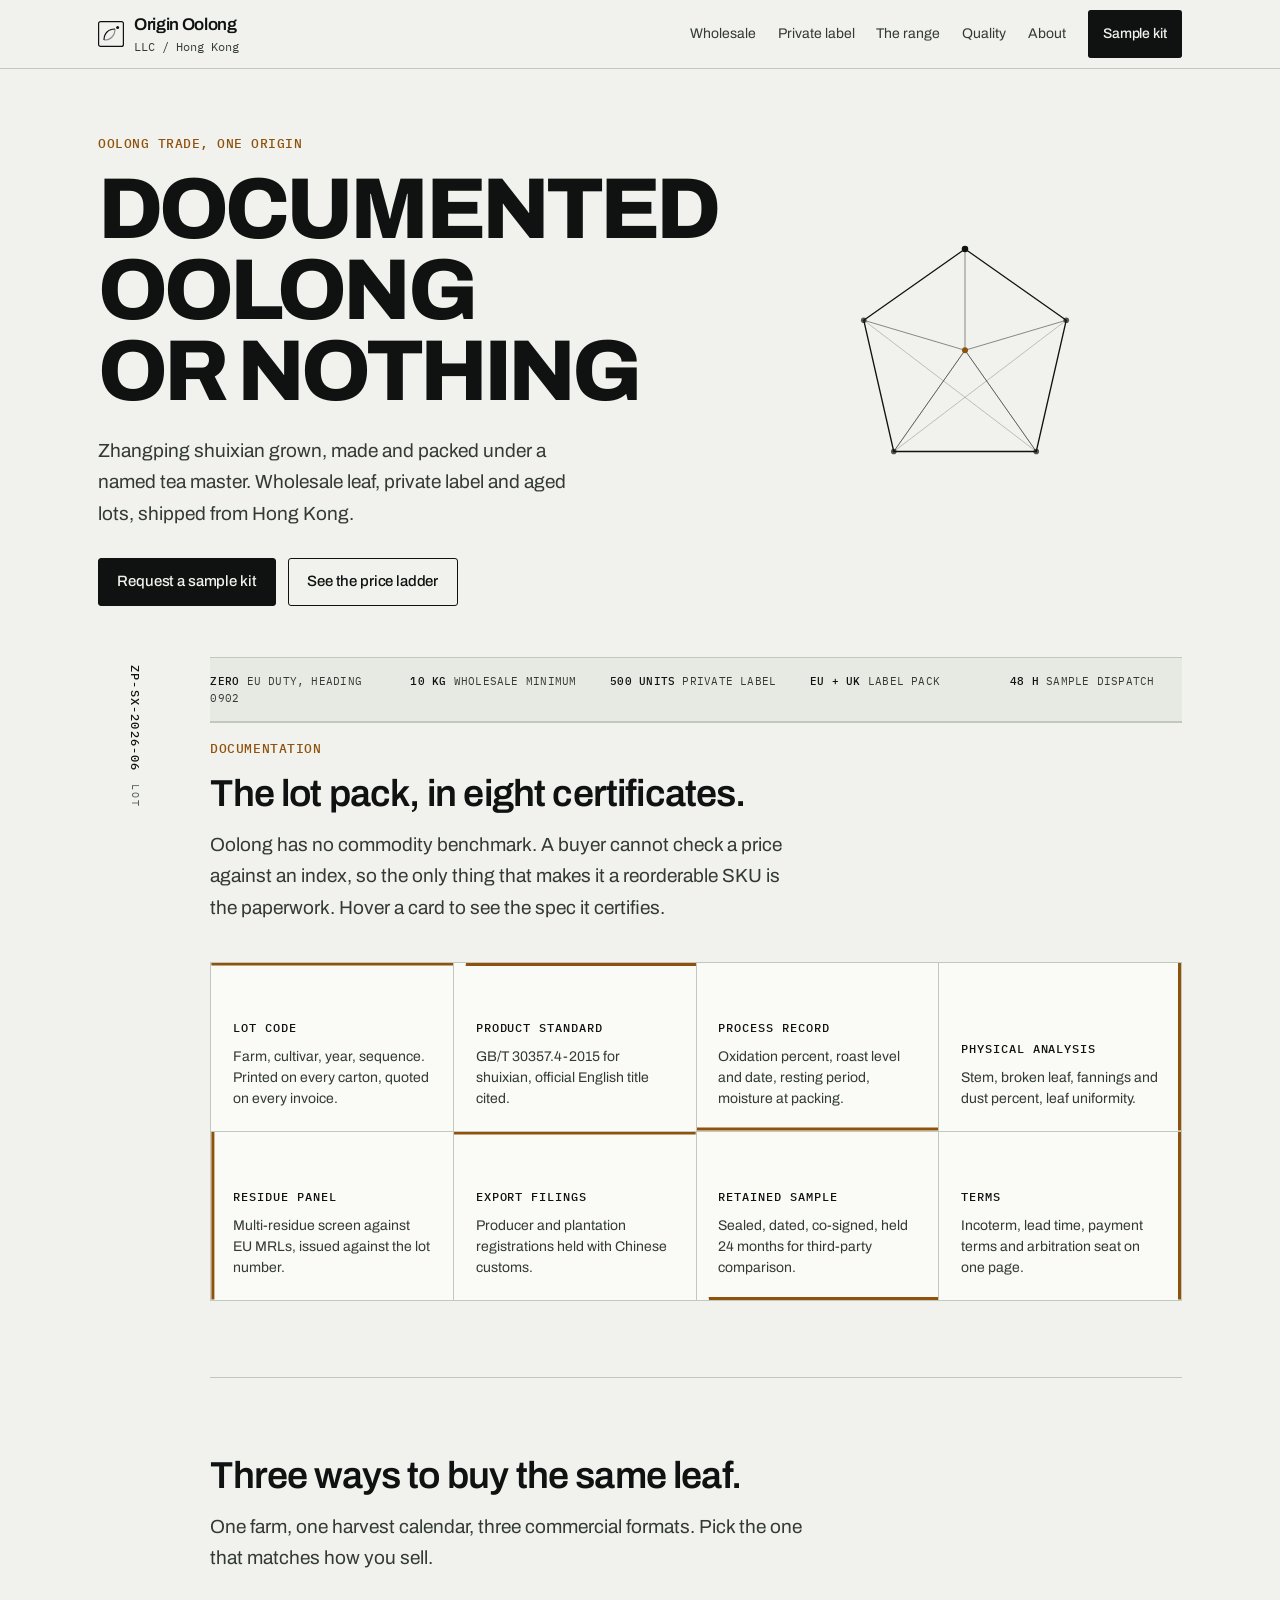
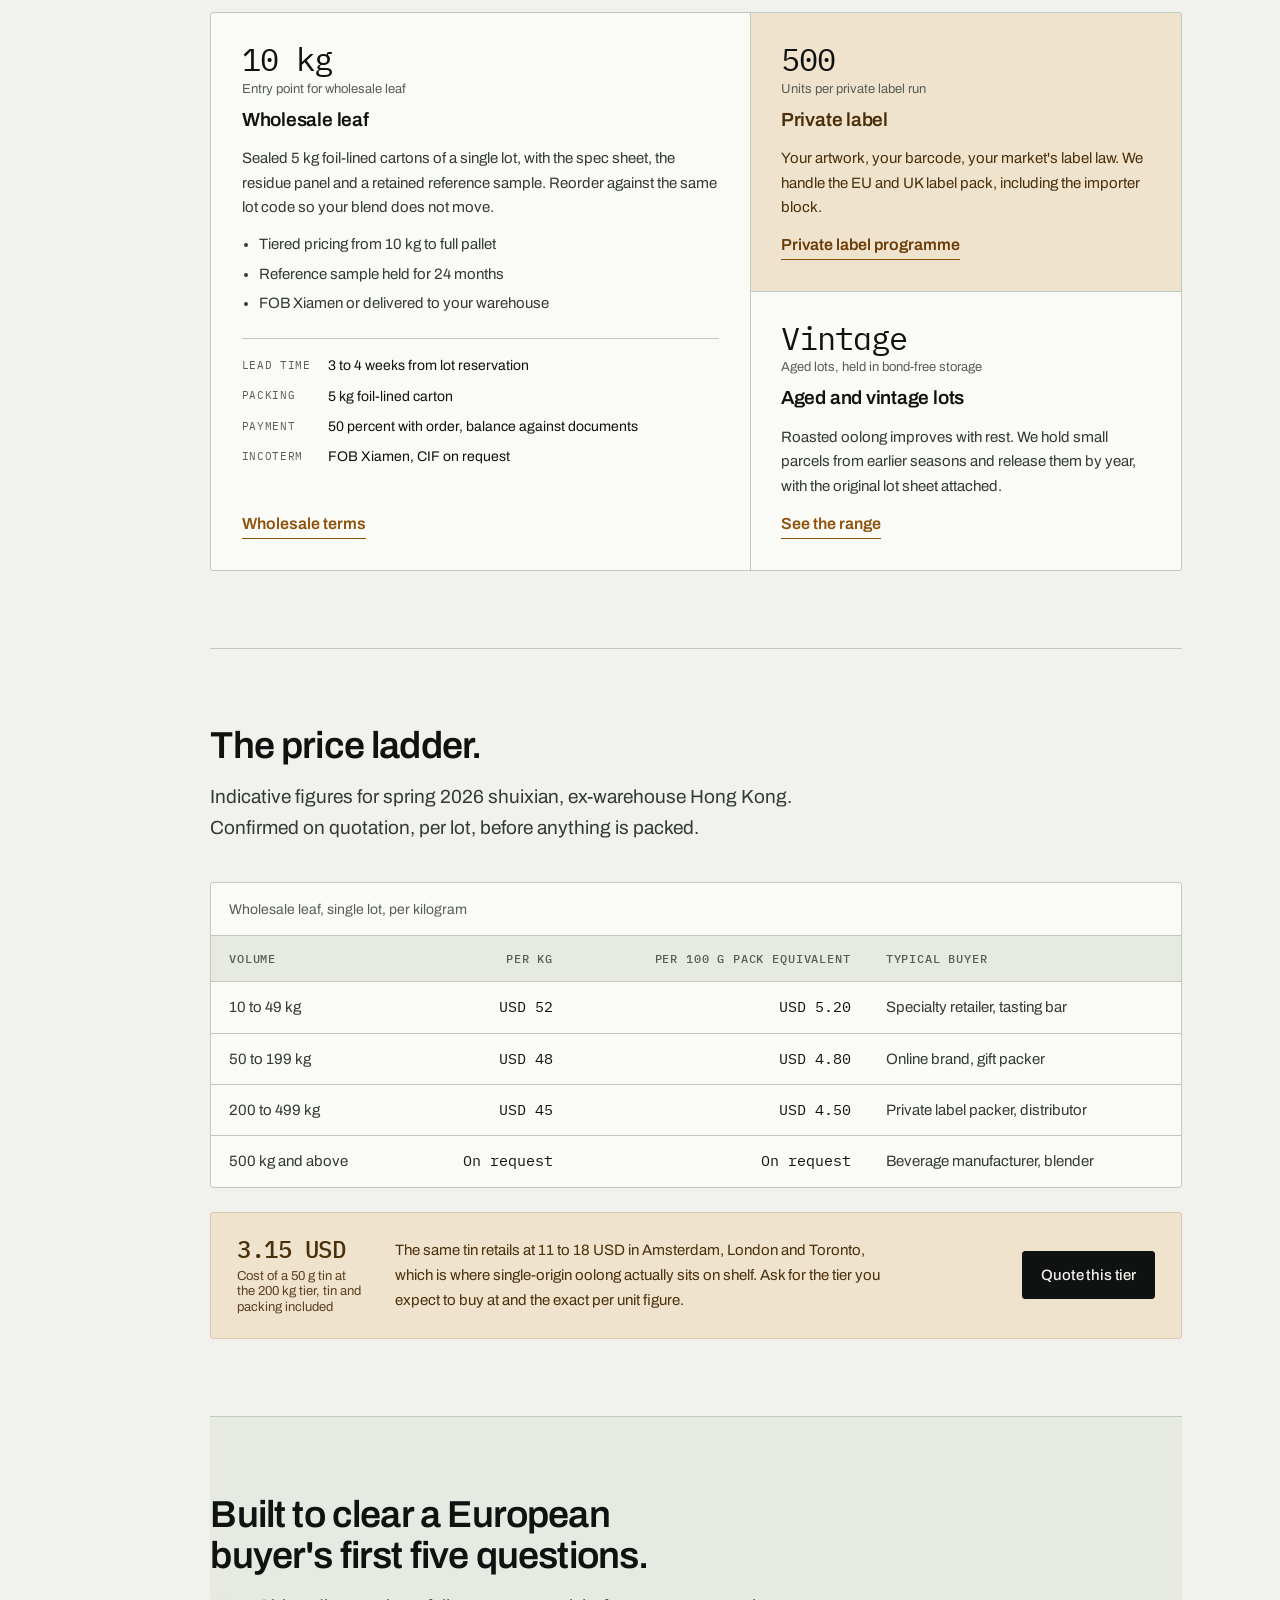
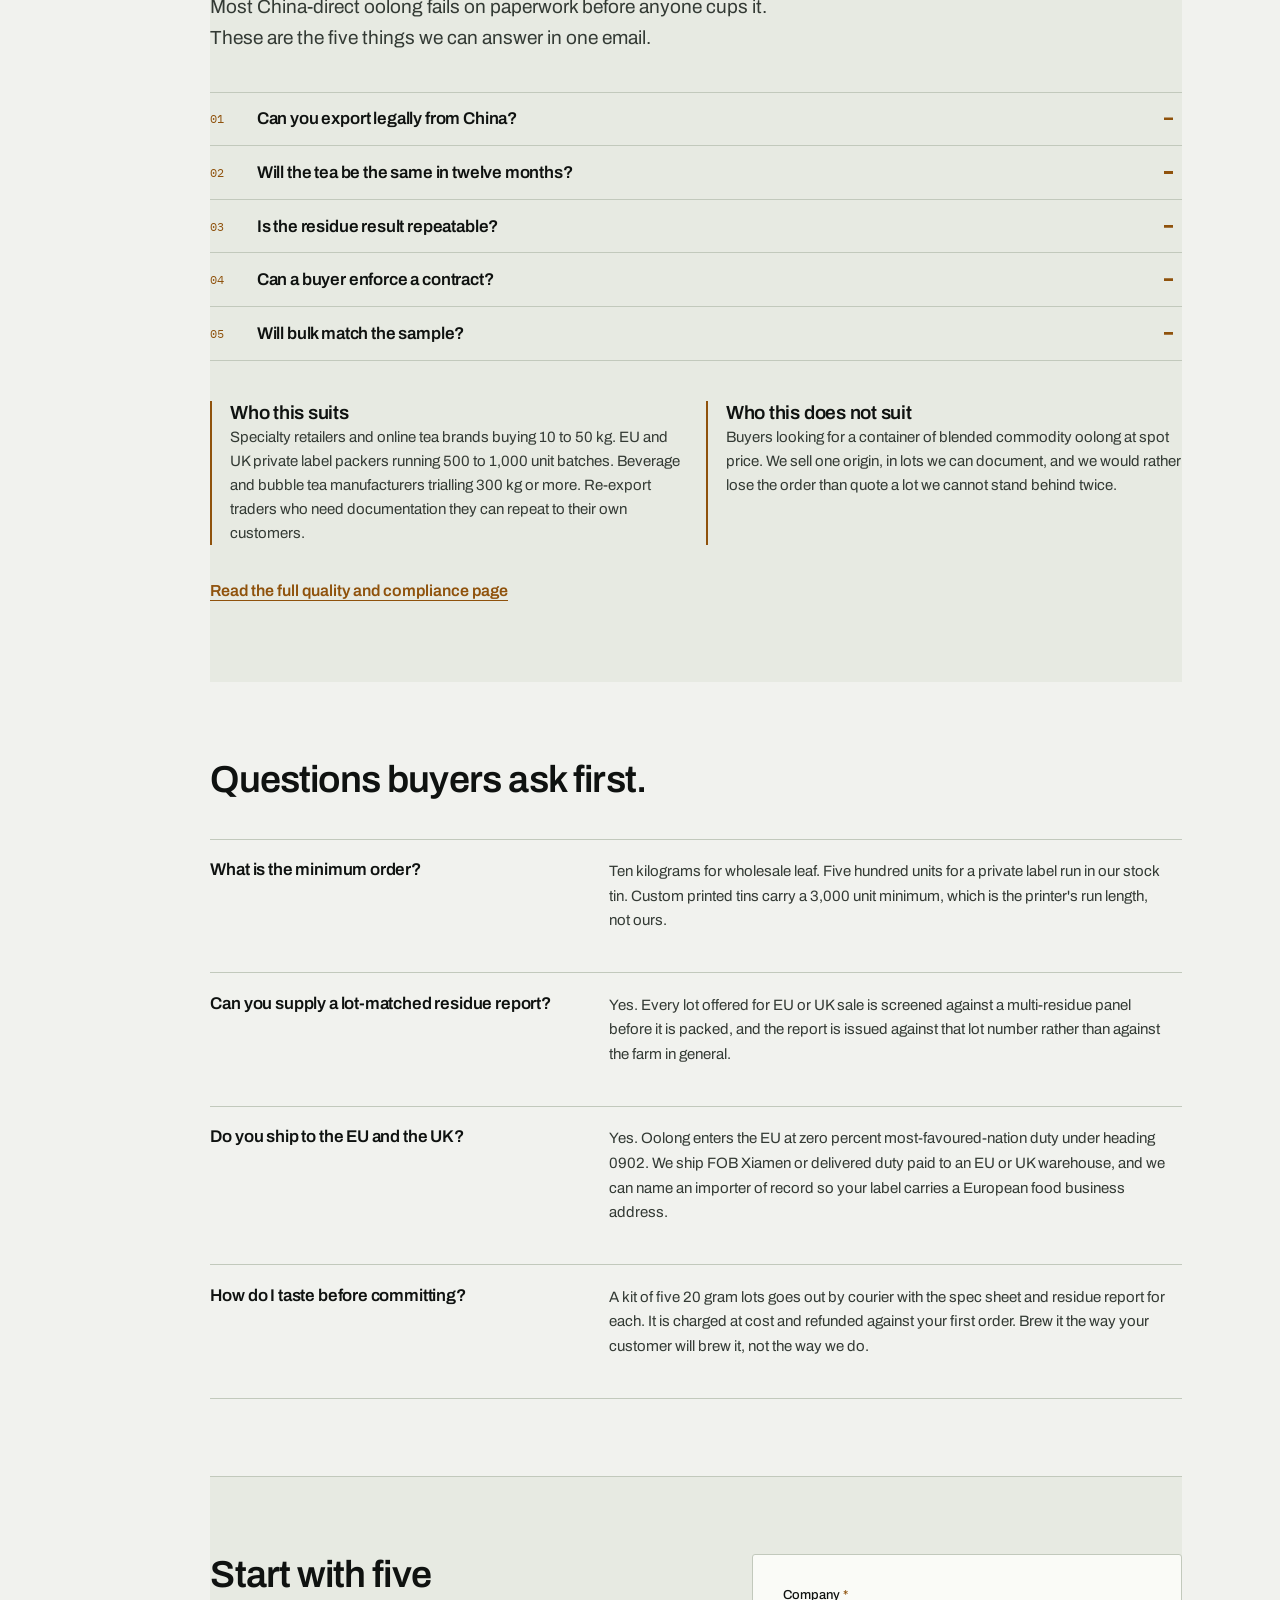
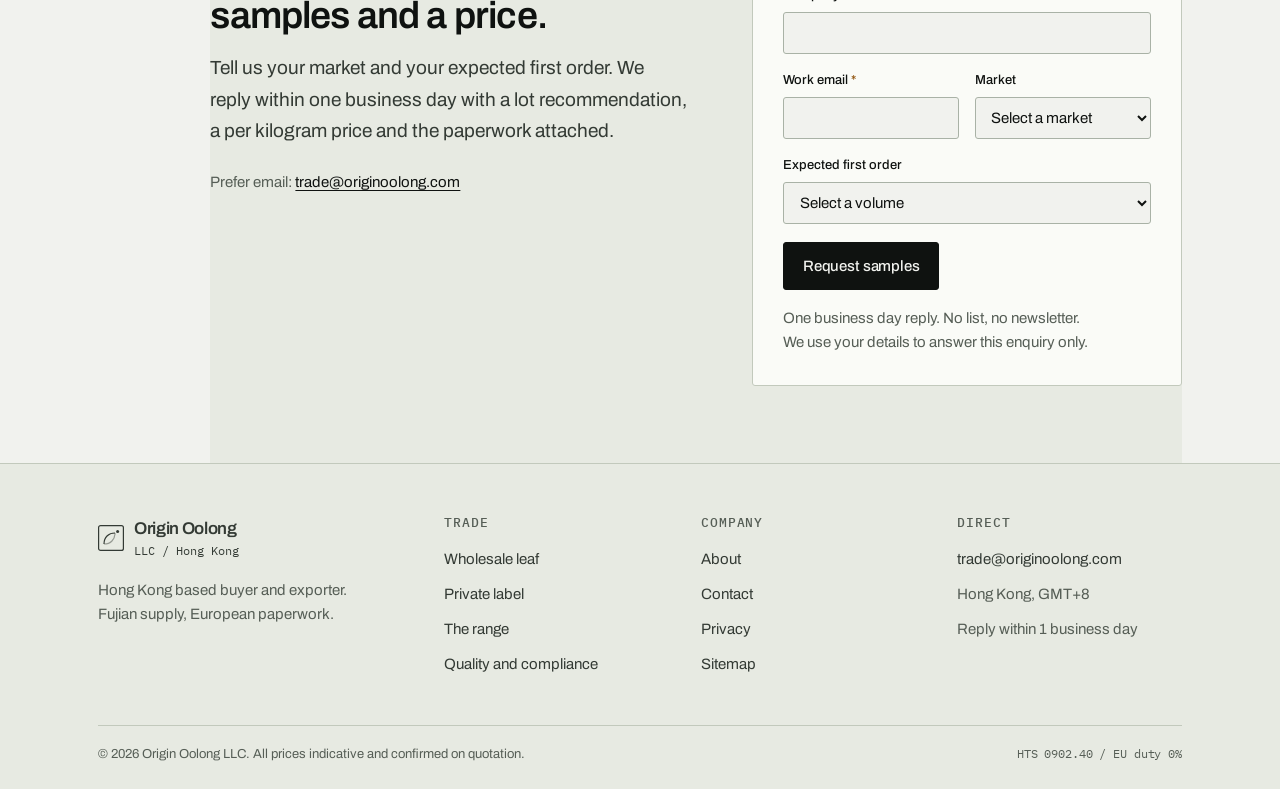
==== commit d8881b11: "Implement Morphing Spec Cards variant: split brutalist hero, clip-path morphs, sticky lot rail, Arch" ====
--- a/index.html
+++ b/index.html
@@ -15,7 +15,7 @@
 <meta name="twitter:card" content="summary_large_image">
 <link rel="preconnect" href="https://fonts.googleapis.com">
 <link rel="preconnect" href="https://fonts.gstatic.com" crossorigin>
-<link href="https://fonts.googleapis.com/css2?family=Geist:wght@400;500;600;700&family=Geist+Mono:wght@400;500&display=swap" rel="stylesheet">
+<link href="https://fonts.googleapis.com/css2?family=Archivo:wght@400;500;600;700;800;900&family=IBM+Plex+Mono:wght@400;500&display=swap" rel="stylesheet">
 <link rel="stylesheet" href="assets/styles.css">
 <script type="application/ld+json">
 {
@@ -99,240 +99,281 @@
 
 <main>
 
-  <!-- HERO -->
-  <section class="hero">
-    <div class="wrap hero-grid">
-      <div>
+  <!-- HERO: DOCUMENTED OOLONG OR NOTHING -->
+  <section class="hero-cert">
+    <div class="wrap hero-cert-grid">
+      <div class="hero-cert-copy">
         <p class="kicker">Oolong trade, one origin</p>
-        <h1>Oolong from one farm, sold as a documented lot.</h1>
+        <h1 class="hero-cert-title">Documented<br>Oolong<br>Or Nothing</h1>
         <p class="lede">Zhangping shuixian grown, made and packed under a named tea master. Wholesale leaf, private label and aged lots, shipped from Hong Kong.</p>
         <div class="hero-cta">
           <a class="btn" href="contact.html">Request a sample kit</a>
           <a class="btn btn-ghost" href="wholesale.html">See the price ladder</a>
         </div>
       </div>
-
-      <aside class="lot" aria-label="Current lot summary">
-        <div class="lot-hd">
-          <span class="t">Current lot</span>
-          <span class="id">ZP-SX-2026-03</span>
-        </div>
-        <dl>
-          <dt>Cultivar</dt><dd>Shuixian 水仙</dd>
-          <dt>Origin</dt><dd>Yongfu, Zhangping</dd>
-          <dt>Pick</dt><dd>Spring 2026</dd>
-          <dt>Oxidation</dt><dd>28 percent</dd>
-          <dt>Roast</dt><dd>Light charcoal</dd>
-          <dt>Moisture</dt><dd>5.4 percent</dd>
-          <dt>Fannings</dt><dd>Under 1 percent</dd>
-          <dt>Available</dt><dd>1,840 kg</dd>
-        </dl>
-        <div class="lot-ft">Residue panel and retained reference sample issued with the lot.</div>
-      </aside>
+      <div class="hero-cert-visual" aria-hidden="true">
+        <div class="poly-spin">
+        <svg class="polyhedron" viewBox="0 0 320 320" fill="none" xmlns="http://www.w3.org/2000/svg">
+          <g class="poly-draw">
+            <path class="poly-edge" d="M160 32 L268 108 L236 248 L84 248 L52 108 Z" stroke="currentColor" stroke-width="1.4"/>
+            <path class="poly-edge" d="M160 32 L160 140 M52 108 L160 140 M268 108 L160 140 M84 248 L160 140 M236 248 L160 140" stroke="currentColor" stroke-width="1" opacity=".5"/>
+            <path class="poly-edge" d="M160 140 L236 248 M160 140 L84 248" stroke="currentColor" stroke-width="1" opacity=".35"/>
+            <path class="poly-edge" d="M52 108 L236 248 M268 108 L84 248" stroke="currentColor" stroke-width=".9" opacity=".28"/>
+            <circle cx="160" cy="32" r="3.5" fill="currentColor"/>
+            <circle cx="52" cy="108" r="3" fill="currentColor" opacity=".7"/>
+            <circle cx="268" cy="108" r="3" fill="currentColor" opacity=".7"/>
+            <circle cx="84" cy="248" r="3" fill="currentColor" opacity=".7"/>
+            <circle cx="236" cy="248" r="3" fill="currentColor" opacity=".7"/>
+            <circle cx="160" cy="140" r="3.2" fill="var(--accent)"/>
+          </g>
+        </svg>
+        </div>
+      </div>
     </div>
+    <!-- rotating wireframe lives on GPU layer, no JS -->
   </section>
 
-  <!-- FACT STRIP -->
-  <div class="strip">
-    <div class="wrap strip-in">
-      <span class="strip-item"><b>Zero</b> EU duty, heading 0902</span>
-      <span class="strip-item"><b>10 kg</b> wholesale minimum</span>
-      <span class="strip-item"><b>500 units</b> private label</span>
-      <span class="strip-item"><b>EU + UK</b> label pack</span>
-      <span class="strip-item"><b>48 h</b> sample dispatch</span>
-    </div>
-  </div>
-
-  <!-- THREE LINES OF BUSINESS -->
-  <section>
-    <div class="wrap">
-      <div class="sec-hd">
-        <h2>Three ways to buy the same leaf.</h2>
-        <p class="lede">One farm, one harvest calendar, three commercial formats. Pick the one that matches how you sell.</p>
-      </div>
-      <div class="bento bento-3">
-        <div class="cell cell-a">
-          <span class="figure">10 kg<span>Entry point for wholesale leaf</span></span>
-          <h3>Wholesale leaf</h3>
-          <p>Sealed 5 kg foil-lined cartons of a single lot, with the spec sheet, the residue panel and a retained reference sample. Reorder against the same lot code so your blend does not move.</p>
-          <ul class="list">
-            <li>Tiered pricing from 10 kg to full pallet</li>
-            <li>Reference sample held for 24 months</li>
-            <li>FOB Xiamen or delivered to your warehouse</li>
-          </ul>
-          <dl class="mini">
-            <dt>Lead time</dt><dd>3 to 4 weeks from lot reservation</dd>
-            <dt>Packing</dt><dd>5 kg foil-lined carton</dd>
-            <dt>Payment</dt><dd>50 percent with order, balance against documents</dd>
-            <dt>Incoterm</dt><dd>FOB Xiamen, CIF on request</dd>
-          </dl>
-          <a class="link" href="wholesale.html">Wholesale terms</a>
-        </div>
-        <div class="cell cell-tint">
-          <span class="figure">500<span>Units per private label run</span></span>
-          <h3>Private label</h3>
-          <p>Your artwork, your barcode, your market's label law. We handle the EU and UK label pack, including the importer block.</p>
-          <a class="link" href="private-label.html">Private label programme</a>
-        </div>
-        <div class="cell">
-          <span class="figure">Vintage<span>Aged lots, held in bond-free storage</span></span>
-          <h3>Aged and vintage lots</h3>
-          <p>Roasted oolong improves with rest. We hold small parcels from earlier seasons and release them by year, with the original lot sheet attached.</p>
-          <a class="link" href="oolong.html">See the range</a>
-        </div>
-      </div>
-    </div>
-  </section>
-
-  <!-- LOT SHEET ANATOMY -->
-  <section class="band rule-top">
-    <div class="wrap">
-      <div class="sec-hd">
-        <p class="kicker">Documentation</p>
-        <h2>What arrives with a lot.</h2>
-        <p class="lede">Oolong has no commodity benchmark and no ISO chemical standard. A buyer cannot check a price against an index, so the only thing that makes it a reorderable SKU is the paperwork. This is the packet, sent as one PDF before you commit.</p>
-      </div>
-      <div class="doc">
-        <div class="doc-hd">
-          <span class="t">Lot documentation pack</span>
-          <span class="mono">One lot, one PDF</span>
-        </div>
-        <div class="doc-body">
-          <div><dt>Lot code</dt><dd>Farm, cultivar, year, sequence. Printed on every carton and quoted on every invoice.</dd></div>
-          <div><dt>Product standard</dt><dd>GB/T 30357.4-2015 for shuixian, with the official English title cited.</dd></div>
-          <div><dt>Process record</dt><dd>Oxidation percentage, roast level and date, resting period, moisture at packing.</dd></div>
-          <div><dt>Physical analysis</dt><dd>Stem content, broken leaf, fannings and dust percentage, leaf uniformity.</dd></div>
-          <div><dt>Residue panel</dt><dd>Multi-residue screen against EU maximum residue levels, issued against the lot number.</dd></div>
-          <div><dt>Export filings</dt><dd>Producer and plantation registrations held with the Chinese customs authority, copies on request.</dd></div>
-          <div><dt>Retained sample</dt><dd>Sealed, dated and co-signed, held 24 months, available for third-party comparison.</dd></div>
-          <div><dt>Terms</dt><dd>Incoterm, lead time, payment terms and the arbitration seat, stated on one page.</dd></div>
-        </div>
-      </div>
-    </div>
-  </section>
-
-  <!-- PRICE LADDER -->
-  <section class="rule-top">
-    <div class="wrap">
-      <div class="sec-hd">
-        <h2>The price ladder.</h2>
-        <p class="lede">Indicative figures for spring 2026 shuixian, ex-warehouse Hong Kong. Confirmed on quotation, per lot, before anything is packed.</p>
-      </div>
-      <div class="tbl-wrap">
-        <table>
-          <caption>Wholesale leaf, single lot, per kilogram</caption>
-          <thead>
-            <tr><th scope="col">Volume</th><th scope="col">Per kg</th><th scope="col">Per 100 g pack equivalent</th><th scope="col">Typical buyer</th></tr>
-          </thead>
-          <tbody>
-            <tr><td>10 to 49 kg</td><td class="num">USD 52</td><td class="num">USD 5.20</td><td>Specialty retailer, tasting bar</td></tr>
-            <tr><td>50 to 199 kg</td><td class="num">USD 48</td><td class="num">USD 4.80</td><td>Online brand, gift packer</td></tr>
-            <tr><td>200 to 499 kg</td><td class="num">USD 45</td><td class="num">USD 4.50</td><td>Private label packer, distributor</td></tr>
-            <tr><td>500 kg and above</td><td class="num muted">On request</td><td class="num muted">On request</td><td>Beverage manufacturer, blender</td></tr>
-          </tbody>
-        </table>
-      </div>
-      <div class="callout">
-        <div class="callout-fig"><b>3.15 USD</b><span>Cost of a 50 g tin at the 200 kg tier, tin and packing included</span></div>
-        <p class="callout-txt">The same tin retails at 11 to 18 USD in Amsterdam, London and Toronto, which is where single-origin oolong actually sits on shelf. Ask for the tier you expect to buy at and the exact per unit figure.</p>
-        <a class="btn" href="contact.html">Quote this tier</a>
-      </div>
-    </div>
-  </section>
-
-  <!-- COMPLIANCE -->
-  <section class="band rule-top">
-    <div class="wrap">
-      <div class="sec-hd">
-        <h2>Built to clear a European buyer's first five questions.</h2>
-        <p class="lede">Most China-direct oolong fails on paperwork before anyone cups it. These are the five things we can answer in one email.</p>
-      </div>
-      <ul class="checks">
-        <li><span class="n">01</span><span><b>Can you export legally from China?</b> Producer and raw-material plantation registrations held with the customs authority. Copies go out with the lot pack.</span></li>
-        <li><span class="n">02</span><span><b>Will the tea be the same in twelve months?</b> Fixed cultivar, fixed pick window, fixed oxidation target, fixed roast curve. Same recipe, next season.</span></li>
-        <li><span class="n">03</span><span><b>Is the residue result repeatable?</b> Tested per lot, not once for marketing. The report carries the lot number.</span></li>
-        <li><span class="n">04</span><span><b>Can a buyer enforce a contract?</b> Hong Kong arbitration, English law on the sale, named seat in the terms.</span></li>
-        <li><span class="n">05</span><span><b>Will bulk match the sample?</b> A sealed reference sample per lot, co-signed and held, is the only answer that survives a dispute.</span></li>
-      </ul>
-      <div class="duo">
-        <div class="aside-box">
-          <h3>Who this suits</h3>
-          <p class="small">Specialty retailers and online tea brands buying 10 to 50 kg. EU and UK private label packers running 500 to 1,000 unit batches. Beverage and bubble tea manufacturers trialling 300 kg or more. Re-export traders who need documentation they can repeat to their own customers.</p>
-        </div>
-        <div class="aside-box">
-          <h3>Who this does not suit</h3>
-          <p class="small">Buyers looking for a container of blended commodity oolong at spot price. We sell one origin, in lots we can document, and we would rather lose the order than quote a lot we cannot stand behind twice.</p>
-        </div>
-      </div>
-      <p style="margin-top:2rem"><a class="link" href="quality.html">Read the full quality and compliance page</a></p>
-    </div>
-  </section>
-
-  <!-- FAQ -->
-  <section>
-    <div class="wrap">
-      <div class="sec-hd">
-        <h2>Questions buyers ask first.</h2>
-      </div>
-      <div class="faq">
-        <div class="qa"><h3>What is the minimum order?</h3><p class="a">Ten kilograms for wholesale leaf. Five hundred units for a private label run in our stock tin. Custom printed tins carry a 3,000 unit minimum, which is the printer's run length, not ours.</p></div>
-        <div class="qa"><h3>Can you supply a lot-matched residue report?</h3><p class="a">Yes. Every lot offered for EU or UK sale is screened against a multi-residue panel before it is packed, and the report is issued against that lot number rather than against the farm in general.</p></div>
-        <div class="qa"><h3>Do you ship to the EU and the UK?</h3><p class="a">Yes. Oolong enters the EU at zero percent most-favoured-nation duty under heading 0902. We ship FOB Xiamen or delivered duty paid to an EU or UK warehouse, and we can name an importer of record so your label carries a European food business address.</p></div>
-        <div class="qa"><h3>How do I taste before committing?</h3><p class="a">A kit of five 20 gram lots goes out by courier with the spec sheet and residue report for each. It is charged at cost and refunded against your first order. Brew it the way your customer will brew it, not the way we do.</p></div>
-      </div>
-    </div>
-  </section>
-
-  <!-- CTA -->
-  <section class="band rule-top">
-    <div class="wrap cta">
-      <div>
-        <h2>Start with five samples and a price.</h2>
-        <p class="lede" style="margin-top:1rem">Tell us your market and your expected first order. We reply within one business day with a lot recommendation, a per kilogram price and the paperwork attached.</p>
-        <p class="small muted" style="margin-top:1.5rem">Prefer email: <a href="mailto:trade@originoolong.com">trade@originoolong.com</a></p>
-      </div>
-      <form class="form" action="contact.html" method="get" aria-label="Sample request">
-        <div class="form-grid">
-          <div class="field full">
-            <label for="h-company">Company <span class="req">*</span></label>
-            <input id="h-company" name="company" type="text" autocomplete="organization" required>
-          </div>
-          <div class="field">
-            <label for="h-email">Work email <span class="req">*</span></label>
-            <input id="h-email" name="email" type="email" autocomplete="email" required>
-          </div>
-          <div class="field">
-            <label for="h-market">Market</label>
-            <select id="h-market" name="market">
-              <option value="" selected disabled>Select a market</option>
-              <option>European Union</option>
-              <option>United Kingdom</option>
-              <option>Hong Kong</option>
-              <option>Singapore</option>
-              <option>Gulf and Middle East</option>
-              <option>North America</option>
-              <option>Other</option>
-            </select>
-          </div>
-          <div class="field full">
-            <label for="h-volume">Expected first order</label>
-            <select id="h-volume" name="volume">
-              <option value="" selected disabled>Select a volume</option>
-              <option>10 to 49 kg leaf</option>
-              <option>50 to 199 kg leaf</option>
-              <option>200 kg and above</option>
-              <option>500 to 1,000 units private label</option>
-              <option>Sample kit only for now</option>
-            </select>
-          </div>
-        </div>
-        <div class="form-ft">
-          <button class="btn" type="submit">Request samples</button>
-          <span class="small">One business day reply. No list, no newsletter. We use your details to answer this enquiry only.</span>
-        </div>
-      </form>
-    </div>
-  </section>
+  <!-- STICKY RAIL + CONTENT WRAPPER -->
+  <div class="wrap page-rail-wrap">
+    <aside class="page-rail" aria-hidden="true">
+      <span class="rail-code" id="railLot"></span>
+      <span class="rail-label">LOT</span>
+    </aside>
+    <div class="page-main">
+
+      <!-- FACT STRIP -->
+      <div class="strip">
+        <div class="strip-in">
+          <span class="strip-item"><b>Zero</b> EU duty, heading 0902</span>
+          <span class="strip-item"><b>10 kg</b> wholesale minimum</span>
+          <span class="strip-item"><b>500 units</b> private label</span>
+          <span class="strip-item"><b>EU + UK</b> label pack</span>
+          <span class="strip-item"><b>48 h</b> sample dispatch</span>
+        </div>
+      </div>
+
+      <!-- MORPHING SPEC CARDS: the lot-documentation pack -->
+      <section class="rule-top" data-lot="ZP-SX-2026-01">
+        <div class="sec-hd">
+          <p class="kicker">Documentation</p>
+          <h2>The lot pack, in eight certificates.</h2>
+          <p class="lede">Oolong has no commodity benchmark. A buyer cannot check a price against an index, so the only thing that makes it a reorderable SKU is the paperwork. Hover a card to see the spec it certifies.</p>
+        </div>
+        <ul class="spec-grid" role="list">
+          <li class="spec-card"><span class="spec-shape" aria-hidden="true"></span><span class="spec-txt"><b>Lot code</b>Farm, cultivar, year, sequence. Printed on every carton, quoted on every invoice.</span></li>
+          <li class="spec-card"><span class="spec-shape" aria-hidden="true"></span><span class="spec-txt"><b>Product standard</b>GB/T 30357.4-2015 for shuixian, official English title cited.</span></li>
+          <li class="spec-card"><span class="spec-shape" aria-hidden="true"></span><span class="spec-txt"><b>Process record</b>Oxidation percent, roast level and date, resting period, moisture at packing.</span></li>
+          <li class="spec-card"><span class="spec-shape" aria-hidden="true"></span><span class="spec-txt"><b>Physical analysis</b>Stem, broken leaf, fannings and dust percent, leaf uniformity.</span></li>
+          <li class="spec-card"><span class="spec-shape" aria-hidden="true"></span><span class="spec-txt"><b>Residue panel</b>Multi-residue screen against EU MRLs, issued against the lot number.</span></li>
+          <li class="spec-card"><span class="spec-shape" aria-hidden="true"></span><span class="spec-txt"><b>Export filings</b>Producer and plantation registrations held with Chinese customs.</span></li>
+          <li class="spec-card"><span class="spec-shape" aria-hidden="true"></span><span class="spec-txt"><b>Retained sample</b>Sealed, dated, co-signed, held 24 months for third-party comparison.</span></li>
+          <li class="spec-card"><span class="spec-shape" aria-hidden="true"></span><span class="spec-txt"><b>Terms</b>Incoterm, lead time, payment terms and arbitration seat on one page.</span></li>
+        </ul>
+      </section>
+
+      <!-- THREE LINES OF BUSINESS -->
+      <section class="rule-top" data-lot="ZP-SX-2026-02">
+        <div class="sec-hd">
+          <h2>Three ways to buy the same leaf.</h2>
+          <p class="lede">One farm, one harvest calendar, three commercial formats. Pick the one that matches how you sell.</p>
+        </div>
+        <div class="bento bento-3">
+          <div class="cell cell-a">
+            <span class="figure">10 kg<span>Entry point for wholesale leaf</span></span>
+            <h3>Wholesale leaf</h3>
+            <p>Sealed 5 kg foil-lined cartons of a single lot, with the spec sheet, the residue panel and a retained reference sample. Reorder against the same lot code so your blend does not move.</p>
+            <ul class="list">
+              <li>Tiered pricing from 10 kg to full pallet</li>
+              <li>Reference sample held for 24 months</li>
+              <li>FOB Xiamen or delivered to your warehouse</li>
+            </ul>
+            <dl class="mini">
+              <dt>Lead time</dt><dd>3 to 4 weeks from lot reservation</dd>
+              <dt>Packing</dt><dd>5 kg foil-lined carton</dd>
+              <dt>Payment</dt><dd>50 percent with order, balance against documents</dd>
+              <dt>Incoterm</dt><dd>FOB Xiamen, CIF on request</dd>
+            </dl>
+            <a class="link" href="wholesale.html">Wholesale terms</a>
+          </div>
+          <div class="cell cell-tint">
+            <span class="figure">500<span>Units per private label run</span></span>
+            <h3>Private label</h3>
+            <p>Your artwork, your barcode, your market's label law. We handle the EU and UK label pack, including the importer block.</p>
+            <a class="link" href="private-label.html">Private label programme</a>
+          </div>
+          <div class="cell">
+            <span class="figure">Vintage<span>Aged lots, held in bond-free storage</span></span>
+            <h3>Aged and vintage lots</h3>
+            <p>Roasted oolong improves with rest. We hold small parcels from earlier seasons and release them by year, with the original lot sheet attached.</p>
+            <a class="link" href="oolong.html">See the range</a>
+          </div>
+        </div>
+      </section>
+
+      <!-- PRICE LADDER -->
+      <section class="rule-top" data-lot="ZP-SX-2026-03">
+        <div class="sec-hd">
+          <h2>The price ladder.</h2>
+          <p class="lede">Indicative figures for spring 2026 shuixian, ex-warehouse Hong Kong. Confirmed on quotation, per lot, before anything is packed.</p>
+        </div>
+        <div class="tbl-wrap">
+          <table>
+            <caption>Wholesale leaf, single lot, per kilogram</caption>
+            <thead>
+              <tr><th scope="col">Volume</th><th scope="col">Per kg</th><th scope="col">Per 100 g pack equivalent</th><th scope="col">Typical buyer</th></tr>
+            </thead>
+            <tbody>
+              <tr><td>10 to 49 kg</td><td class="num">USD 52</td><td class="num">USD 5.20</td><td>Specialty retailer, tasting bar</td></tr>
+              <tr><td>50 to 199 kg</td><td class="num">USD 48</td><td class="num">USD 4.80</td><td>Online brand, gift packer</td></tr>
+              <tr><td>200 to 499 kg</td><td class="num">USD 45</td><td class="num">USD 4.50</td><td>Private label packer, distributor</td></tr>
+              <tr><td>500 kg and above</td><td class="num muted">On request</td><td class="num muted">On request</td><td>Beverage manufacturer, blender</td></tr>
+            </tbody>
+          </table>
+        </div>
+        <div class="callout">
+          <div class="callout-fig"><b>3.15 USD</b><span>Cost of a 50 g tin at the 200 kg tier, tin and packing included</span></div>
+          <p class="callout-txt">The same tin retails at 11 to 18 USD in Amsterdam, London and Toronto, which is where single-origin oolong actually sits on shelf. Ask for the tier you expect to buy at and the exact per unit figure.</p>
+          <a class="btn" href="contact.html">Quote this tier</a>
+        </div>
+      </section>
+
+      <!-- FIVE BUYER QUESTIONS: morphing accordion -->
+      <section class="band rule-top" data-lot="ZP-SX-2026-04">
+        <div class="sec-hd">
+          <h2>Built to clear a European buyer's first five questions.</h2>
+          <p class="lede">Most China-direct oolong fails on paperwork before anyone cups it. These are the five things we can answer in one email.</p>
+        </div>
+        <ul class="qa-morph" role="list">
+          <li>
+            <button class="qa-q" type="button" aria-expanded="false" aria-controls="qa-a1" id="qa-q1">
+              <span class="qa-n">01</span>
+              <span class="qa-t">Can you export legally from China?</span>
+              <span class="qa-bar" aria-hidden="true"></span>
+            </button>
+            <div class="qa-a" id="qa-a1" role="region" aria-labelledby="qa-q1">
+              <p>Producer and raw-material plantation registrations held with the customs authority. Copies go out with the lot pack.</p>
+            </div>
+          </li>
+          <li>
+            <button class="qa-q" type="button" aria-expanded="false" aria-controls="qa-a2" id="qa-q2">
+              <span class="qa-n">02</span>
+              <span class="qa-t">Will the tea be the same in twelve months?</span>
+              <span class="qa-bar" aria-hidden="true"></span>
+            </button>
+            <div class="qa-a" id="qa-a2" role="region" aria-labelledby="qa-q2">
+              <p>Fixed cultivar, fixed pick window, fixed oxidation target, fixed roast curve. Same recipe, next season.</p>
+            </div>
+          </li>
+          <li>
+            <button class="qa-q" type="button" aria-expanded="false" aria-controls="qa-a3" id="qa-q3">
+              <span class="qa-n">03</span>
+              <span class="qa-t">Is the residue result repeatable?</span>
+              <span class="qa-bar" aria-hidden="true"></span>
+            </button>
+            <div class="qa-a" id="qa-a3" role="region" aria-labelledby="qa-q3">
+              <p>Tested per lot, not once for marketing. The report carries the lot number.</p>
+            </div>
+          </li>
+          <li>
+            <button class="qa-q" type="button" aria-expanded="false" aria-controls="qa-a4" id="qa-q4">
+              <span class="qa-n">04</span>
+              <span class="qa-t">Can a buyer enforce a contract?</span>
+              <span class="qa-bar" aria-hidden="true"></span>
+            </button>
+            <div class="qa-a" id="qa-a4" role="region" aria-labelledby="qa-q4">
+              <p>Hong Kong arbitration, English law on the sale, named seat in the terms.</p>
+            </div>
+          </li>
+          <li>
+            <button class="qa-q" type="button" aria-expanded="false" aria-controls="qa-a5" id="qa-q5">
+              <span class="qa-n">05</span>
+              <span class="qa-t">Will bulk match the sample?</span>
+              <span class="qa-bar" aria-hidden="true"></span>
+            </button>
+            <div class="qa-a" id="qa-a5" role="region" aria-labelledby="qa-q5">
+              <p>A sealed reference sample per lot, co-signed and held, is the only answer that survives a dispute.</p>
+            </div>
+          </li>
+        </ul>
+        <div class="duo">
+          <div class="aside-box">
+            <h3>Who this suits</h3>
+            <p class="small">Specialty retailers and online tea brands buying 10 to 50 kg. EU and UK private label packers running 500 to 1,000 unit batches. Beverage and bubble tea manufacturers trialling 300 kg or more. Re-export traders who need documentation they can repeat to their own customers.</p>
+          </div>
+          <div class="aside-box">
+            <h3>Who this does not suit</h3>
+            <p class="small">Buyers looking for a container of blended commodity oolong at spot price. We sell one origin, in lots we can document, and we would rather lose the order than quote a lot we cannot stand behind twice.</p>
+          </div>
+        </div>
+        <p style="margin-top:2rem"><a class="link" href="quality.html">Read the full quality and compliance page</a></p>
+      </section>
+
+      <!-- FAQ -->
+      <section data-lot="ZP-SX-2026-05">
+        <div class="sec-hd">
+          <h2>Questions buyers ask first.</h2>
+        </div>
+        <div class="faq">
+          <div class="qa"><h3>What is the minimum order?</h3><p class="a">Ten kilograms for wholesale leaf. Five hundred units for a private label run in our stock tin. Custom printed tins carry a 3,000 unit minimum, which is the printer's run length, not ours.</p></div>
+          <div class="qa"><h3>Can you supply a lot-matched residue report?</h3><p class="a">Yes. Every lot offered for EU or UK sale is screened against a multi-residue panel before it is packed, and the report is issued against that lot number rather than against the farm in general.</p></div>
+          <div class="qa"><h3>Do you ship to the EU and the UK?</h3><p class="a">Yes. Oolong enters the EU at zero percent most-favoured-nation duty under heading 0902. We ship FOB Xiamen or delivered duty paid to an EU or UK warehouse, and we can name an importer of record so your label carries a European food business address.</p></div>
+          <div class="qa"><h3>How do I taste before committing?</h3><p class="a">A kit of five 20 gram lots goes out by courier with the spec sheet and residue report for each. It is charged at cost and refunded against your first order. Brew it the way your customer will brew it, not the way we do.</p></div>
+        </div>
+      </section>
+
+      <!-- CTA -->
+      <section class="band rule-top" data-lot="ZP-SX-2026-06">
+        <div class="cta">
+          <div>
+            <h2>Start with five samples and a price.</h2>
+            <p class="lede" style="margin-top:1rem">Tell us your market and your expected first order. We reply within one business day with a lot recommendation, a per kilogram price and the paperwork attached.</p>
+            <p class="small muted" style="margin-top:1.5rem">Prefer email: <a href="mailto:trade@originoolong.com">trade@originoolong.com</a></p>
+          </div>
+          <form class="form" action="contact.html" method="get" aria-label="Sample request">
+            <div class="form-grid">
+              <div class="field full">
+                <label for="h-company">Company <span class="req">*</span></label>
+                <input id="h-company" name="company" type="text" autocomplete="organization" required>
+              </div>
+              <div class="field">
+                <label for="h-email">Work email <span class="req">*</span></label>
+                <input id="h-email" name="email" type="email" autocomplete="email" required>
+              </div>
+              <div class="field">
+                <label for="h-market">Market</label>
+                <select id="h-market" name="market">
+                  <option value="" selected disabled>Select a market</option>
+                  <option>European Union</option>
+                  <option>United Kingdom</option>
+                  <option>Hong Kong</option>
+                  <option>Singapore</option>
+                  <option>Gulf and Middle East</option>
+                  <option>North America</option>
+                  <option>Other</option>
+                </select>
+              </div>
+              <div class="field full">
+                <label for="h-volume">Expected first order</label>
+                <select id="h-volume" name="volume">
+                  <option value="" selected disabled>Select a volume</option>
+                  <option>10 to 49 kg leaf</option>
+                  <option>50 to 199 kg leaf</option>
+                  <option>200 kg and above</option>
+                  <option>500 to 1,000 units private label</option>
+                  <option>Sample kit only for now</option>
+                </select>
+              </div>
+            </div>
+            <div class="form-ft">
+              <button class="btn" type="submit">Request samples</button>
+              <span class="small">One business day reply. No list, no newsletter. We use your details to answer this enquiry only.</span>
+            </div>
+          </form>
+        </div>
+      </section>
+
+    </div><!-- /page-main -->
+  </div><!-- /page-rail-wrap -->
 
 </main>
 
@@ -349,7 +390,7 @@
           </svg>
           <span class="brand-txt">Origin Oolong<span>LLC / Hong Kong</span></span>
         </a>
-        <p class="small muted" style="margin-top:1.1rem;max-width:32ch">Hong Kong based buyer and exporter. Fujian supply, European paperwork..</p>
+        <p class="small muted" style="margin-top:1.1rem;max-width:32ch">Hong Kong based buyer and exporter. Fujian supply, European paperwork.</p>
       </div>
       <div>
         <h4>Trade</h4>
@@ -389,12 +430,36 @@
 (function () {
   var hdr = document.getElementById('hdr');
   var btn = document.getElementById('navToggle');
-  if (!btn) return;
-  btn.addEventListener('click', function () {
-    var open = hdr.classList.toggle('open');
-    btn.setAttribute('aria-expanded', open ? 'true' : 'false');
-    btn.setAttribute('aria-label', open ? 'Close menu' : 'Open menu');
+  if (btn) {
+    btn.addEventListener('click', function () {
+      var open = hdr.classList.toggle('open');
+      btn.setAttribute('aria-expanded', open ? 'true' : 'false');
+      btn.setAttribute('aria-label', open ? 'Close menu' : 'Open menu');
+    });
+  }
+
+  // Morphing accordion: pure CSS grid-template-rows transition; JS only toggles state.
+  document.querySelectorAll('.qa-q').forEach(function (q) {
+    q.addEventListener('click', function () {
+      var open = q.getAttribute('aria-expanded') === 'true';
+      q.setAttribute('aria-expanded', String(!open));
+    });
   });
+
+  // Sticky lot rail: one IntersectionObserver over ~6 targets. State is a CSS
+  // custom property only; the code text is rendered by ::before, so no DOM or
+  // layout work happens in the handler.
+  var root = document.documentElement;
+  if ('IntersectionObserver' in window) {
+    var io = new IntersectionObserver(function (entries) {
+      entries.forEach(function (e) {
+        if (e.isIntersecting) {
+          root.style.setProperty('--rail-code', '"' + e.target.getAttribute('data-lot') + '"');
+        }
+      });
+    }, { rootMargin: '-40% 0px -55% 0px', threshold: 0 });
+    document.querySelectorAll('[data-lot]').forEach(function (s) { io.observe(s); });
+  }
 })();
 </script>
 </body>
--- a/assets/styles.css
+++ b/assets/styles.css
@@ -22,8 +22,9 @@
   --accent-soft: #F0E3CE;
 
   /* type */
-  --sans: "Geist", ui-sans-serif, -apple-system, "Helvetica Neue", Arial, sans-serif;
-  --mono: "Geist Mono", ui-monospace, "SF Mono", Menlo, Consolas, monospace;
+  --sans: "Archivo", ui-sans-serif, -apple-system, "Helvetica Neue", Arial, sans-serif;
+  --disp: "Archivo", "Helvetica Neue", Arial, sans-serif;
+  --mono: "IBM Plex Mono", ui-monospace, "SF Mono", Menlo, Consolas, monospace;
 
   /* geometry */
   --r: 3px;
@@ -159,6 +160,161 @@
   }
   .hdr.open .nav a { padding-block: .7rem; width: 100%; border-bottom: 1px solid var(--hair); }
   .hdr.open .nav .btn { margin-top: .75rem; width: 100%; border-bottom: 0; }
+}
+
+/* ---------- hero: DOCUMENTED OOLONG OR NOTHING ---------- */
+
+.hero-cert { padding-block: clamp(2.25rem, 5vw, 4.5rem) clamp(2rem, 4vw, 3.5rem); position: relative; }
+.hero-cert-grid { display: grid; grid-template-columns: minmax(0, 1.15fr) minmax(0, .85fr); gap: clamp(2rem, 5vw, 4rem); align-items: center; }
+.hero-cert-title {
+  font-family: var(--disp);
+  font-weight: 800;
+  font-size: clamp(2.6rem, 7.2vw, 5.4rem);
+  line-height: 0.94;
+  letter-spacing: -0.045em;
+  text-transform: uppercase;
+  color: var(--ink);
+  margin-top: .9rem;
+}
+.hero-cert-copy .lede { margin-top: 1.4rem; max-width: 44ch; }
+.hero-cert-copy .hero-cta { margin-top: 1.8rem; }
+.hero-cert-visual { display: flex; align-items: center; justify-content: center; }
+.poly-spin {
+  display: block;
+  animation: polySpin 34s linear infinite;
+  will-change: transform;           /* own layer: rotation never repaints the vector */
+  contain: layout paint;
+}
+.polyhedron { display: block; width: min(100%, 380px); height: auto; color: var(--ink); }
+/* one-time draw-in: dash offset runs once on load, then the group is static */
+.poly-edge {
+  stroke-dasharray: 900;
+  stroke-dashoffset: 900;
+  animation: polyDraw 1.5s cubic-bezier(.16, 1, .3, 1) forwards;
+}
+.poly-draw .poly-edge:nth-child(2) { animation-delay: .12s; }
+.poly-draw .poly-edge:nth-child(3) { animation-delay: .24s; }
+.poly-draw .poly-edge:nth-child(4) { animation-delay: .34s; }
+@keyframes polyDraw { to { stroke-dashoffset: 0; } }
+@keyframes polySpin { to { transform: rotate(360deg); } }
+@media (max-width: 860px) {
+  .hero-cert-grid { grid-template-columns: 1fr; }
+  .hero-cert-visual { order: -1; }
+  .polyhedron { width: min(58vw, 220px); }
+}
+
+/* ---------- page rail (sticky lot code) ---------- */
+
+.page-rail-wrap { display: grid; grid-template-columns: 74px minmax(0, 1fr); gap: clamp(1.5rem, 3vw, 2.5rem); align-items: start; }
+.page-rail {
+  position: sticky; top: 110px;
+  display: flex; flex-direction: column; align-items: center; gap: .8rem;
+  padding-block: .5rem;
+}
+.rail-label {
+  font-family: var(--mono); font-size: .625rem; letter-spacing: .18em;
+  color: var(--muted); writing-mode: vertical-rl; text-transform: uppercase;
+}
+.rail-code {
+  font-family: var(--mono); font-size: .75rem; letter-spacing: .1em;
+  color: var(--ink); writing-mode: vertical-rl; text-transform: uppercase;
+  font-variant-numeric: tabular-nums;
+  font-weight: 500;
+}
+/* text comes from a custom property, not the DOM: the observer writes one var */
+.rail-code::before { content: var(--rail-code, "ZP-SX-2026-01"); }
+.page-main { min-width: 0; }
+.page-main > section:first-of-type { padding-top: 0; }
+@media (max-width: 940px) {
+  .page-rail-wrap { grid-template-columns: 1fr; }
+  .page-rail {
+    position: sticky; top: 69px; z-index: 15;
+    flex-direction: row; justify-content: flex-start; gap: .75rem;
+    background: var(--paper); padding-block: .55rem;
+    border-bottom: 1px solid var(--hair);
+  }
+  .rail-code, .rail-label { writing-mode: horizontal-tb; }
+}
+
+/* ---------- morphing spec cards ---------- */
+
+.spec-grid {
+  list-style: none; margin: 0; padding: 0;
+  display: grid; grid-template-columns: repeat(4, minmax(0, 1fr));
+  gap: 1px; background: var(--hair); border: 1px solid var(--hair);
+}
+.spec-card {
+  position: relative; background: var(--card);
+  padding: 1.5rem 1.35rem 1.35rem;
+  min-height: 168px; display: flex; flex-direction: column; justify-content: flex-end;
+  overflow: hidden;
+}
+.spec-shape {
+  position: absolute; inset: 0; display: block;
+  background: var(--accent);
+  clip-path: polygon(0 0, 100% 0, 100% 3px, 0 3px);
+  transition: clip-path .38s cubic-bezier(.16, 1, .3, 1);
+  will-change: clip-path;
+}
+.spec-card:nth-child(2) .spec-shape { clip-path: polygon(0 0, 100% 0, 100% 3px, 0 3px); transform: skewX(-8deg); }
+.spec-card:nth-child(3) .spec-shape { clip-path: polygon(0 calc(100% - 3px), 100% calc(100% - 3px), 100% 100%, 0 100%); }
+.spec-card:nth-child(4) .spec-shape { clip-path: polygon(calc(100% - 3px) 0, 100% 0, 100% 100%, calc(100% - 3px) 100%); }
+.spec-card:nth-child(5) .spec-shape { clip-path: polygon(0 0, 3px 0, 3px 100%, 0 100%); }
+.spec-card:nth-child(6) .spec-shape { clip-path: polygon(0 0, 100% 0, 100% 3px, 0 3px); }
+.spec-card:nth-child(7) .spec-shape { clip-path: polygon(0 calc(100% - 3px), 100% calc(100% - 3px), 100% 100%, 0 100%); transform: skewX(8deg); }
+.spec-card:nth-child(8) .spec-shape { clip-path: polygon(calc(100% - 3px) 0, 100% 0, 100% 100%, calc(100% - 3px) 100%); }
+.spec-card:hover .spec-shape,
+.spec-card:focus-within .spec-shape {
+  clip-path: polygon(0 0, 100% 0, 100% 100%, 0 100%);
+  transform: none;
+}
+.spec-txt { position: relative; z-index: 1; display: block; transition: color .22s ease .1s; }
+.spec-txt b {
+  display: block; font-family: var(--mono); font-size: .75rem;
+  letter-spacing: .08em; text-transform: uppercase; font-weight: 500;
+  color: var(--ink); margin-bottom: .55rem;
+}
+.spec-card .spec-txt { color: var(--body); font-size: .875rem; line-height: 1.5; }
+.spec-card:hover .spec-txt b,
+.spec-card:focus-within .spec-txt b { color: #FFF; }
+.spec-card:hover .spec-txt,
+.spec-card:focus-within .spec-txt { color: rgba(255,255,255,.92); }
+@media (max-width: 980px) { .spec-grid { grid-template-columns: repeat(2, minmax(0, 1fr)); } }
+@media (max-width: 540px) { .spec-grid { grid-template-columns: 1fr; } }
+
+/* ---------- morphing accordion (five buyer questions) ---------- */
+
+.qa-morph { list-style: none; margin: 0; padding: 0; border-top: 1px solid var(--hair); }
+.qa-morph li { border-bottom: 1px solid var(--hair); }
+.qa-q {
+  width: 100%; display: grid; grid-template-columns: 2.4rem minmax(0, 1fr) 1.6rem;
+  gap: .5rem; align-items: center; padding: 1.05rem 0;
+  background: transparent; border: 0; cursor: pointer; text-align: left;
+  font-family: var(--sans);
+}
+.qa-n { font-family: var(--mono); font-size: .75rem; color: var(--accent); }
+.qa-t { font-size: 1.0625rem; font-weight: 600; color: var(--ink); letter-spacing: -0.01em; }
+.qa-bar {
+  display: block; width: 18px; height: 3px; background: var(--accent);
+  clip-path: polygon(0 0, 50% 0, 50% 100%, 0 100%);
+  transform: rotate(0deg);
+  transition: clip-path .3s cubic-bezier(.16, 1, .3, 1), transform .3s cubic-bezier(.16, 1, .3, 1);
+  justify-self: end;
+}
+.qa-q[aria-expanded="true"] .qa-bar {
+  clip-path: polygon(0 0, 100% 0, 100% 100%, 0 100%);
+  transform: rotate(0deg);
+}
+.qa-a {
+  display: grid; grid-template-rows: 0fr;
+  transition: grid-template-rows .38s cubic-bezier(.16, 1, .3, 1);
+}
+.qa-a > p { overflow: hidden; margin: 0; font-size: .9375rem; color: var(--body); max-width: 68ch; padding-left: 2.9rem; }
+.qa-q[aria-expanded="true"] + .qa-a { grid-template-rows: 1fr; }
+.qa-q[aria-expanded="true"] + .qa-a > p { padding-bottom: 1.2rem; }
+@media (prefers-reduced-motion: reduce) {
+  .spec-shape, .qa-bar, .qa-a, .spec-txt { transition: none !important; }
+  .polyhedron .poly-draw { animation: none !important; }
 }
 
 /* ---------- hero ---------- */
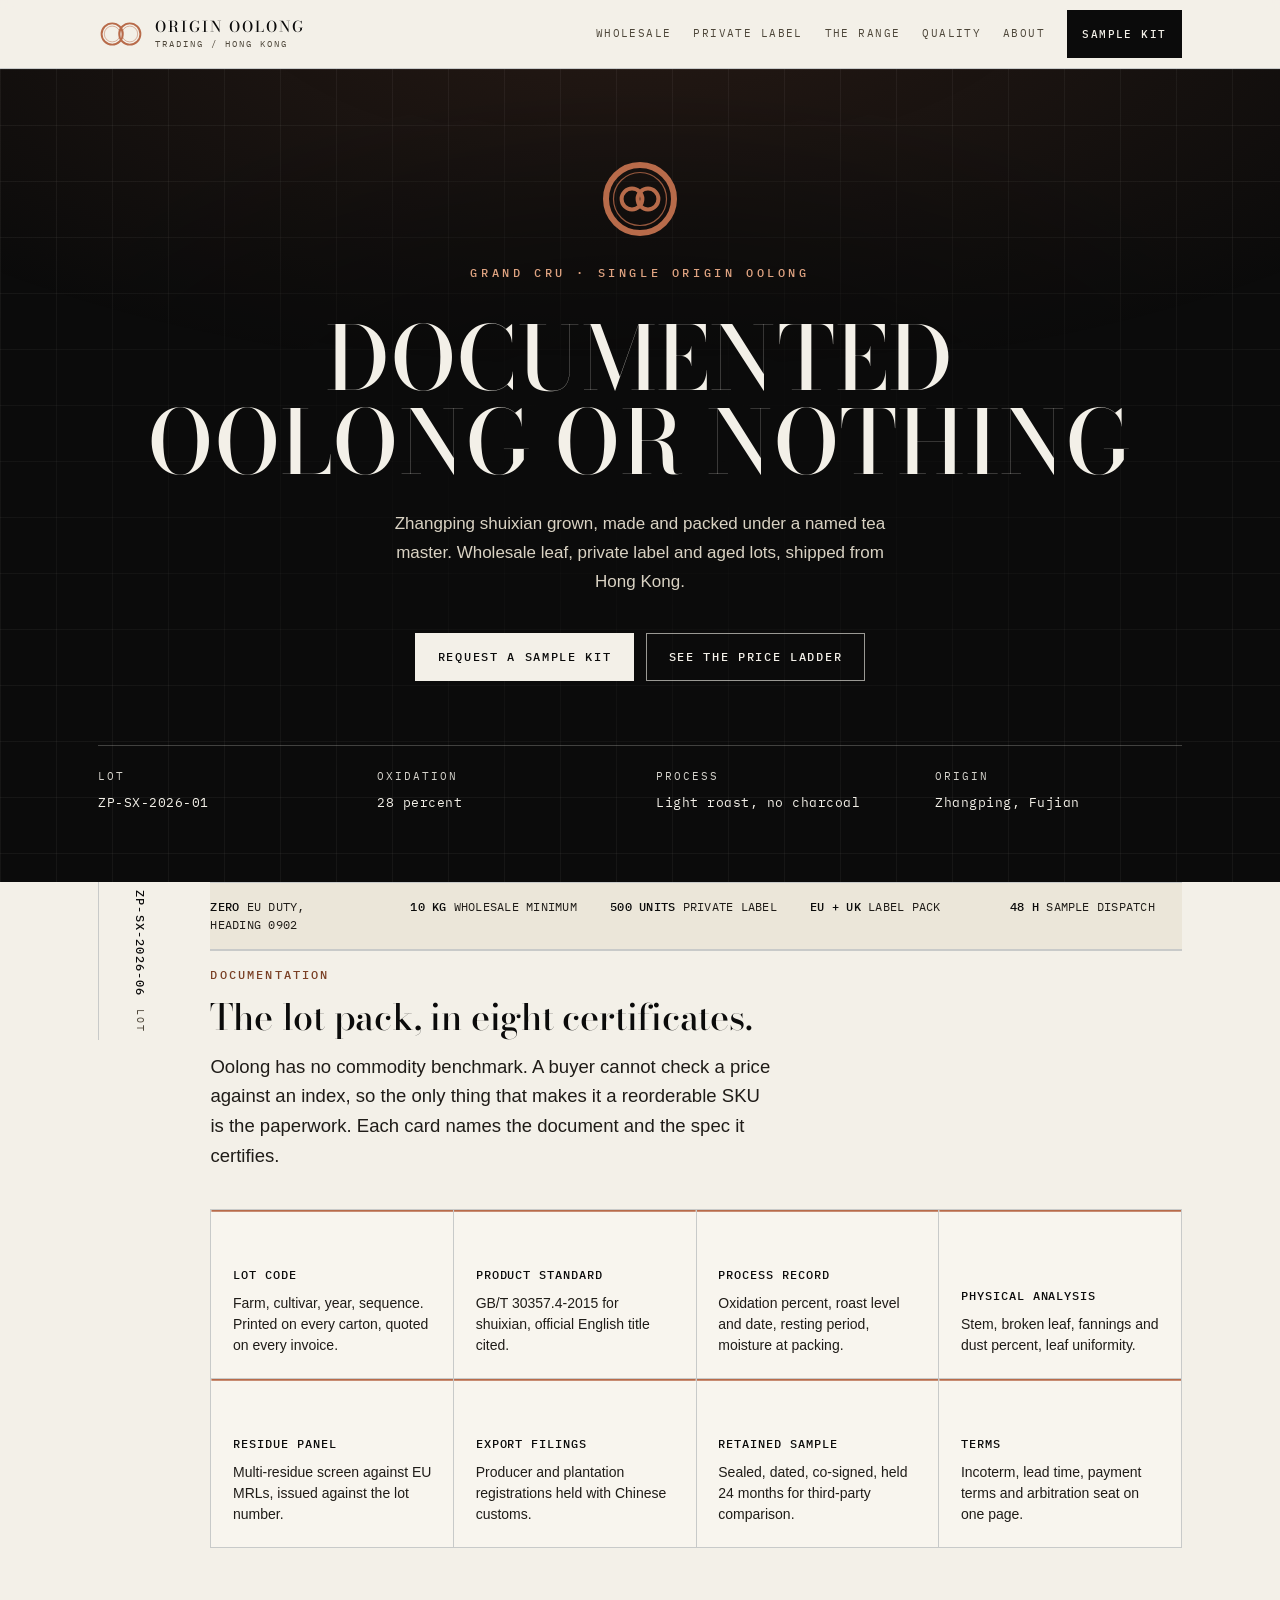
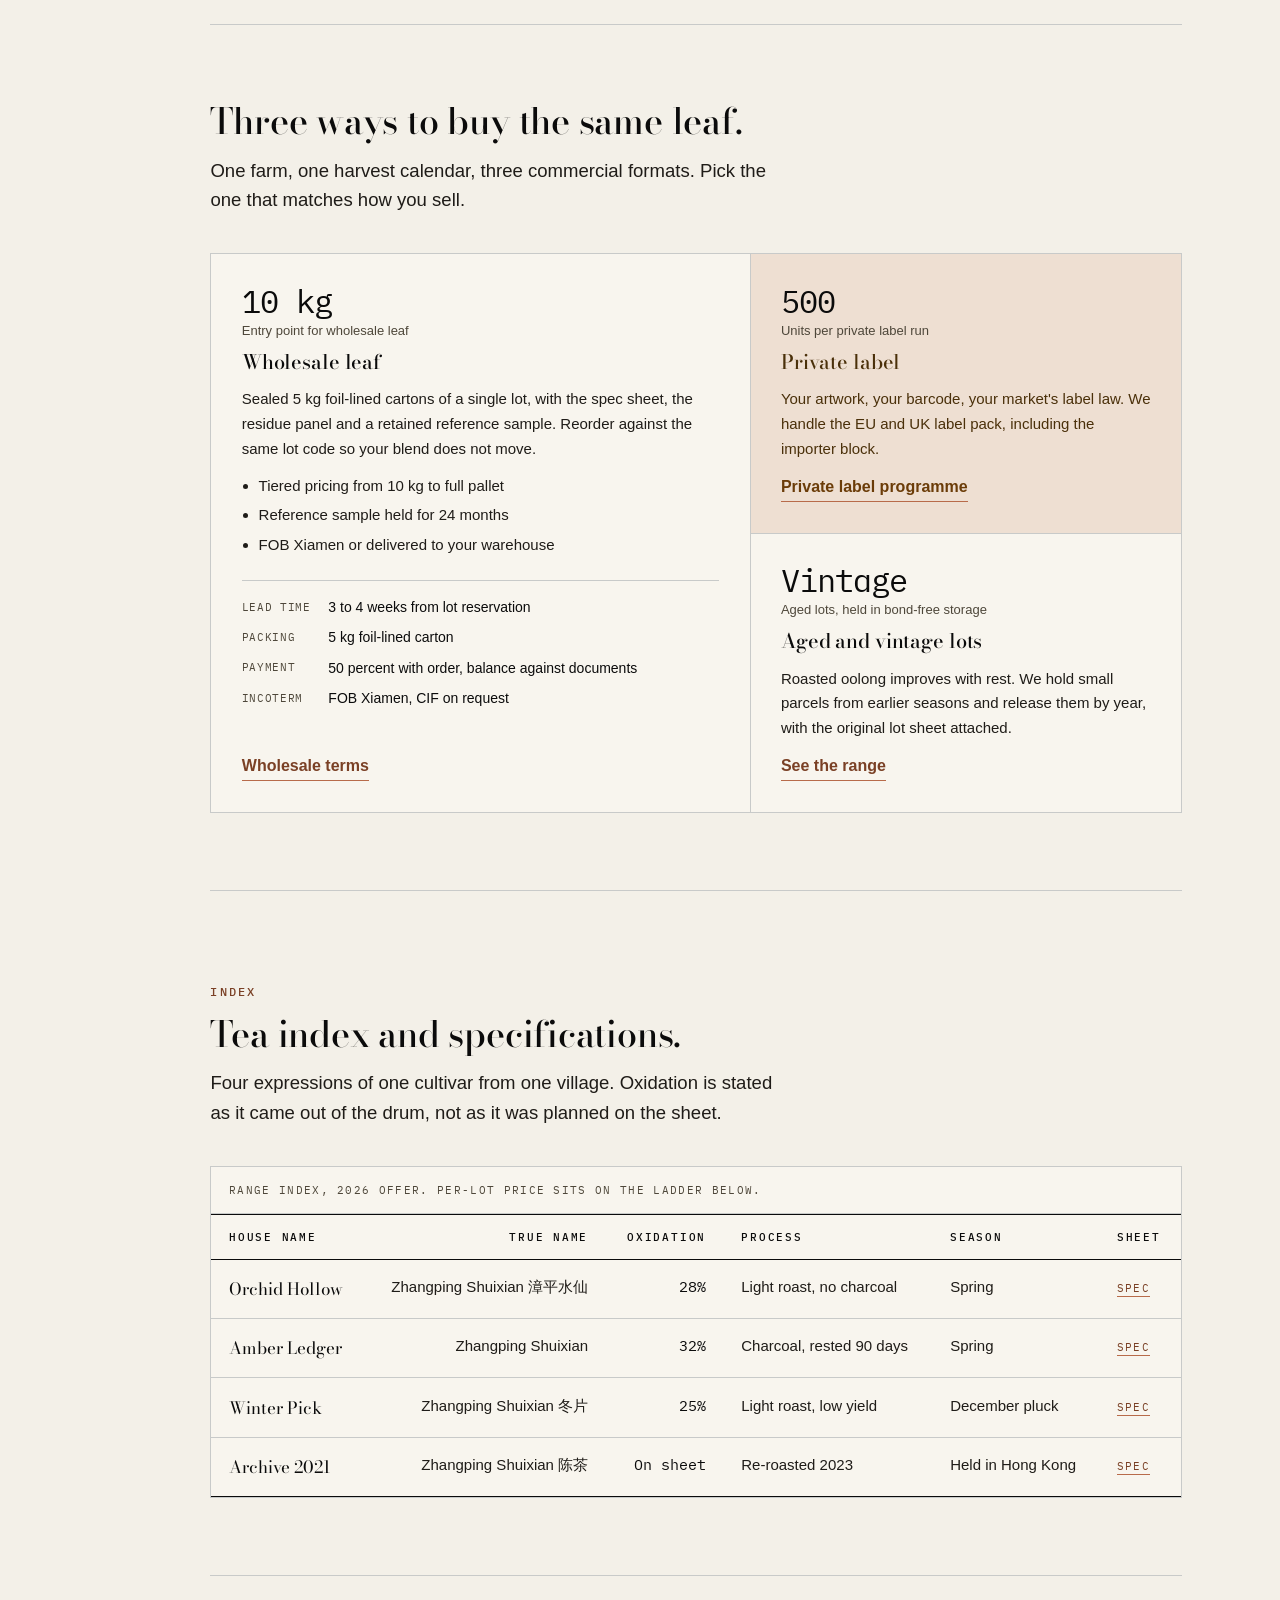
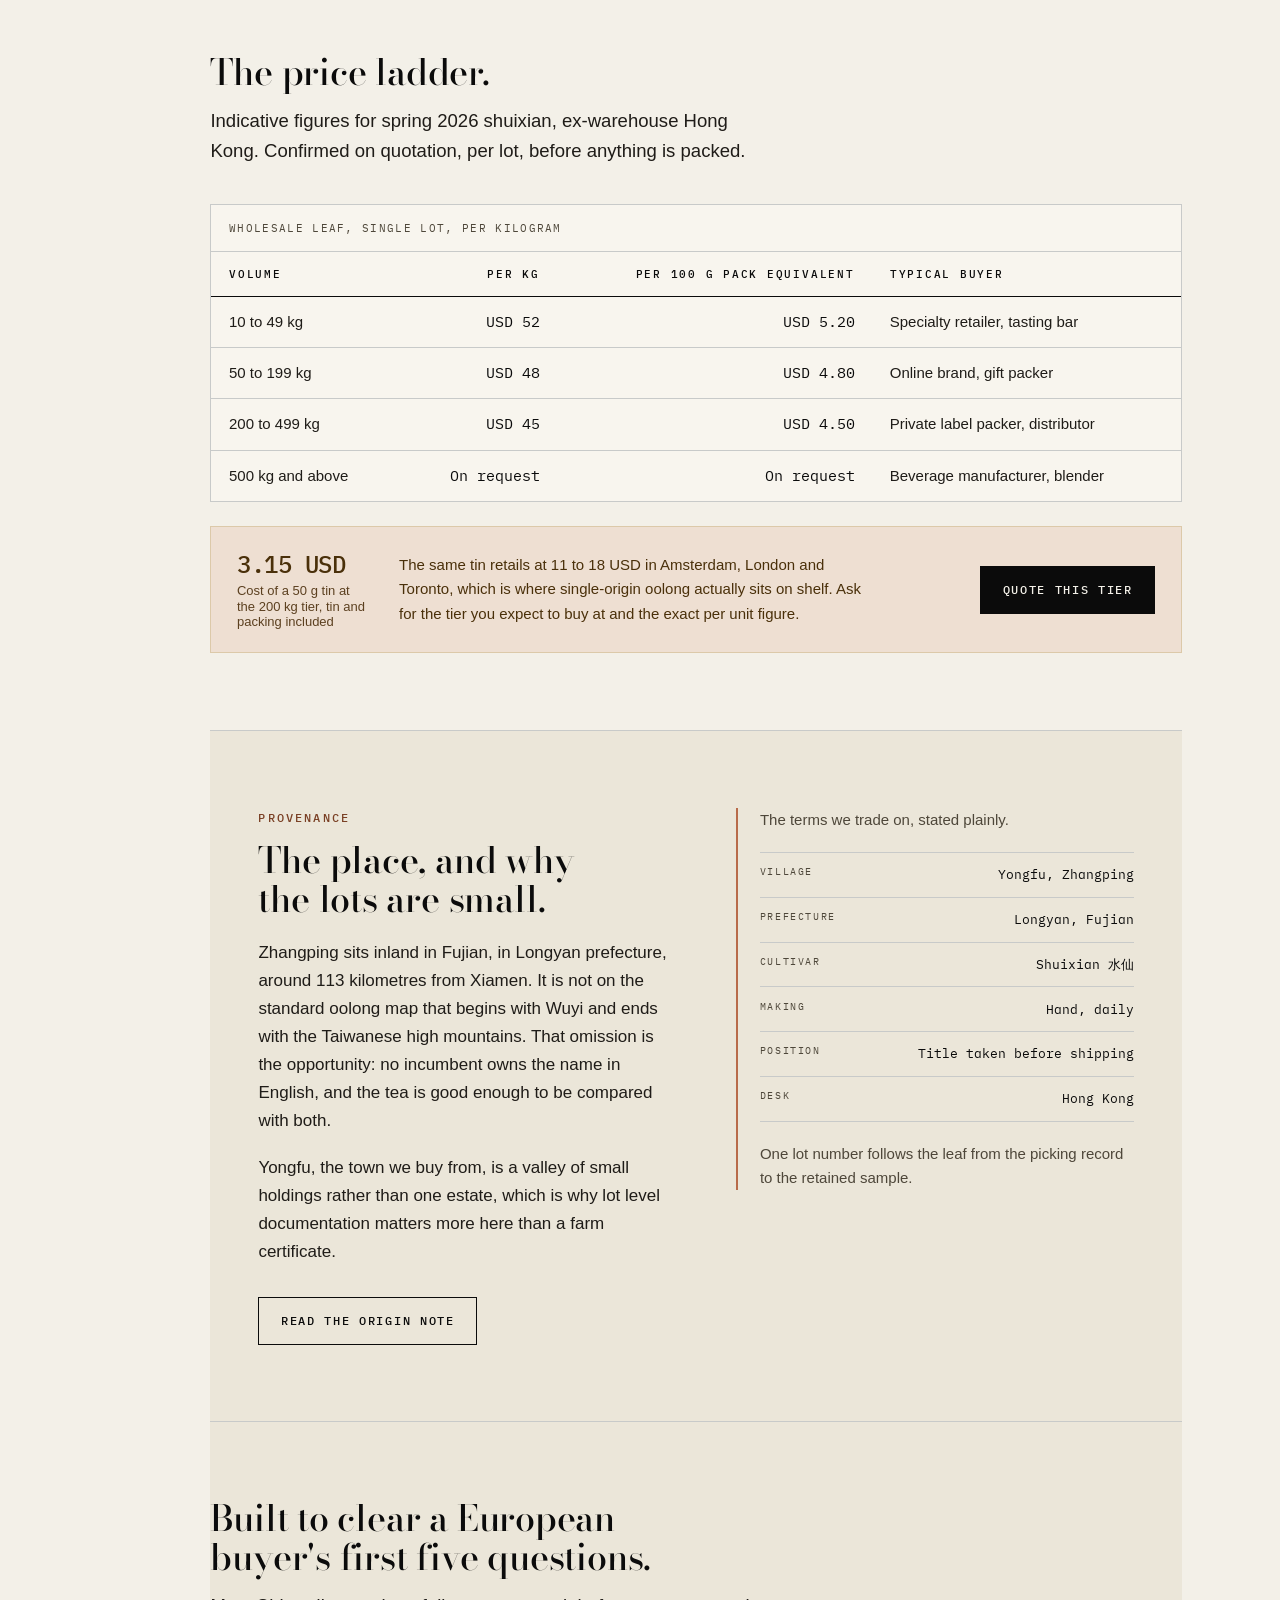
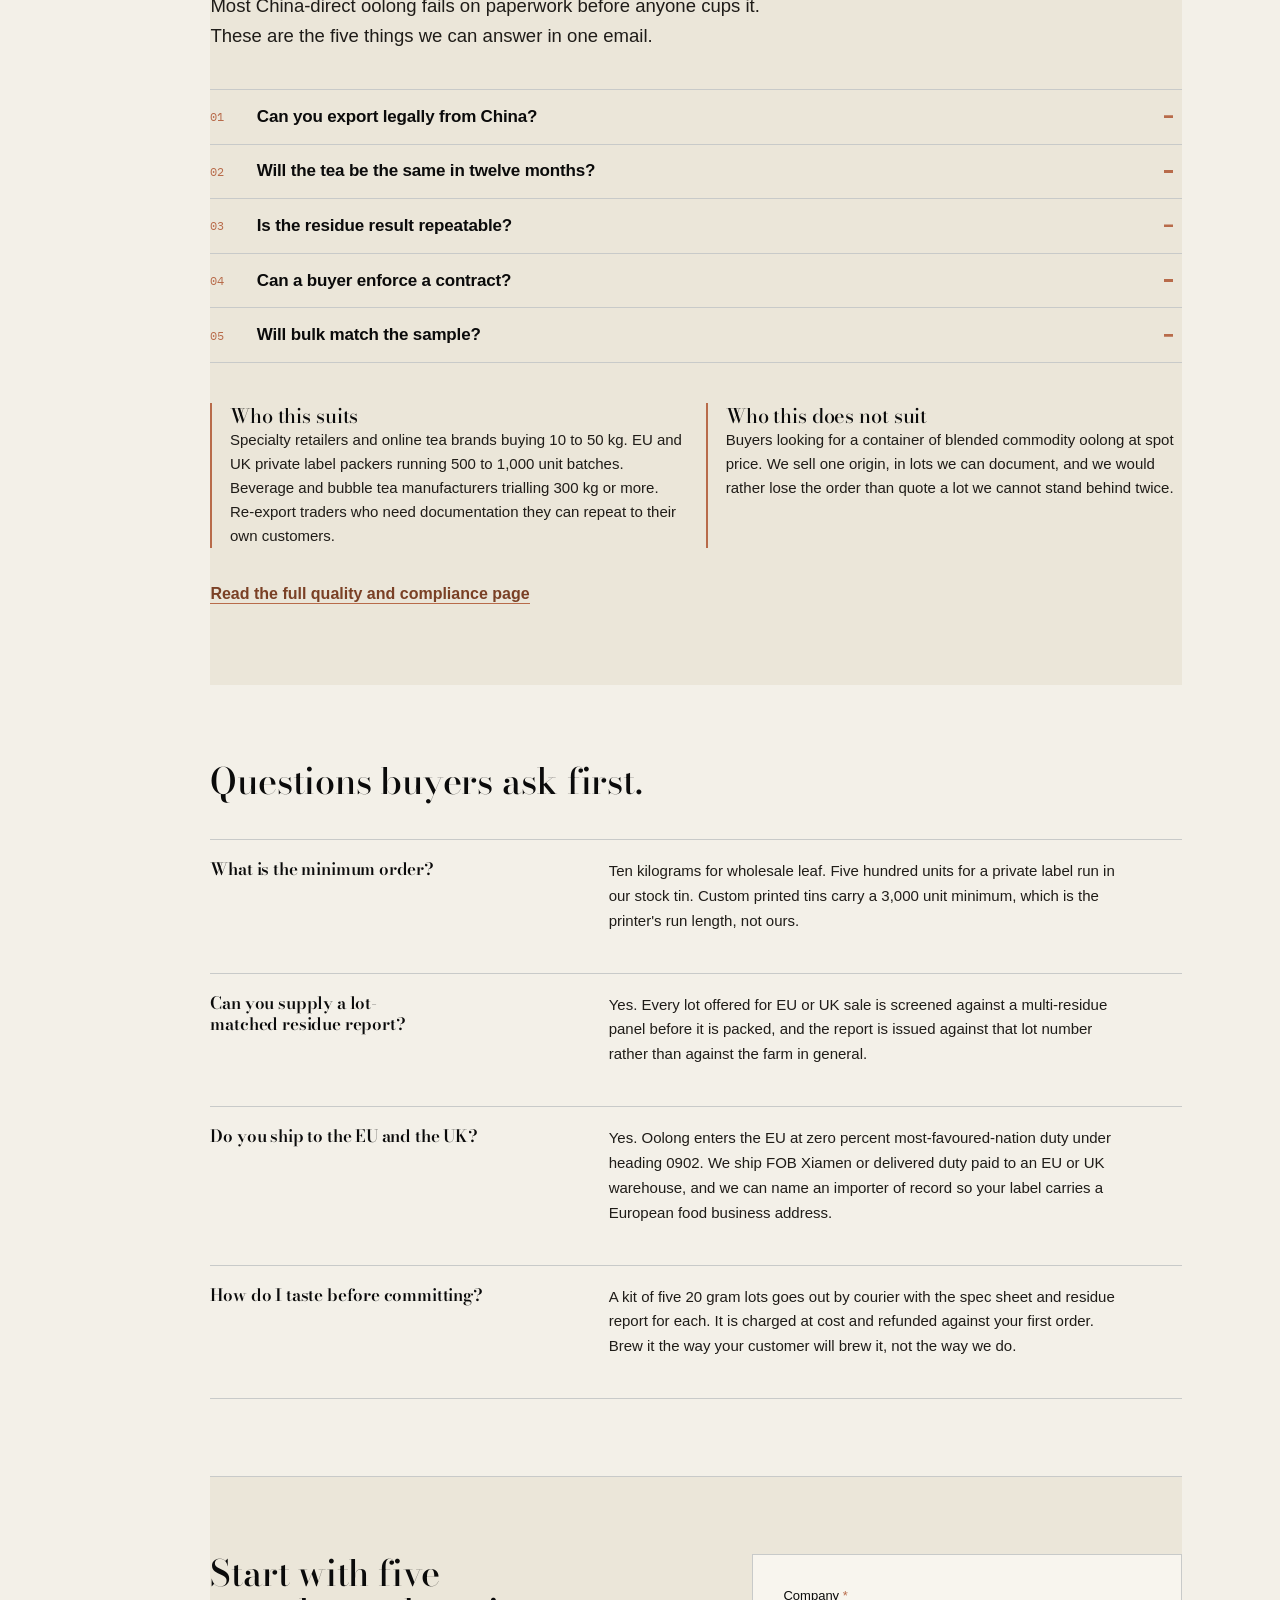
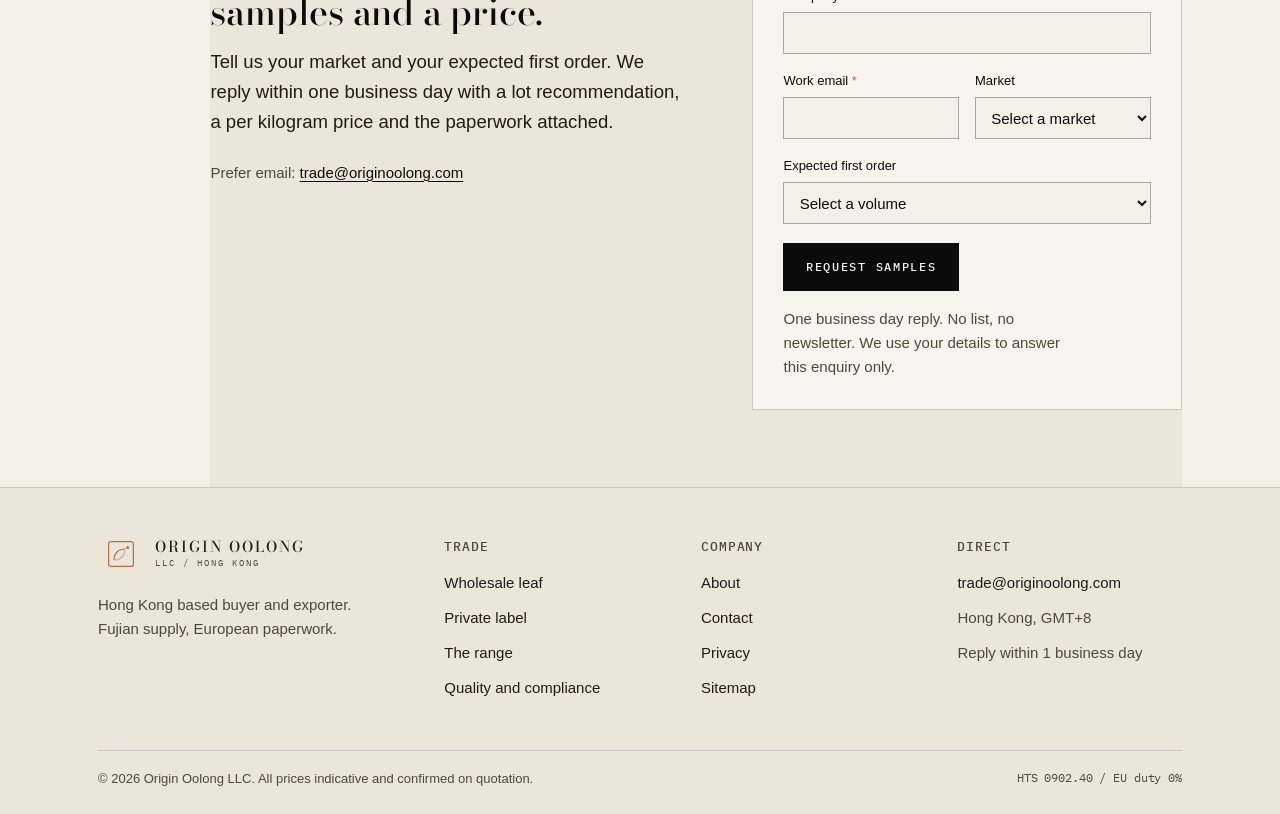
==== commit c0ef35c2: "Align site to Origin Oolong | Grand Cru identity: parchment/oxidation/terracotta palette, Bodoni Mod" ====
--- a/index.html
+++ b/index.html
@@ -15,7 +15,7 @@
 <meta name="twitter:card" content="summary_large_image">
 <link rel="preconnect" href="https://fonts.googleapis.com">
 <link rel="preconnect" href="https://fonts.gstatic.com" crossorigin>
-<link href="https://fonts.googleapis.com/css2?family=Archivo:wght@400;500;600;700;800;900&family=IBM+Plex+Mono:wght@400;500&display=swap" rel="stylesheet">
+<link href="https://fonts.googleapis.com/css2?family=Bodoni+Moda:opsz,wght@6..96,400..600&family=IBM+Plex+Mono:wght@400;500&display=swap" rel="stylesheet">
 <link rel="stylesheet" href="assets/styles.css">
 <script type="application/ld+json">
 {
@@ -74,14 +74,16 @@
 
 <header class="hdr" id="hdr">
   <div class="wrap hdr-in">
-    <a class="brand" href="index.html" aria-label="Origin Oolong LLC home">
-      <svg class="brand-mark" viewBox="0 0 26 26" fill="none" aria-hidden="true">
-        <rect x="0.6" y="0.6" width="24.8" height="24.8" rx="2" stroke="currentColor" stroke-width="1.2"/>
-        <path d="M6 19c0-6.6 4.4-11 11-11" stroke="currentColor" stroke-width="1.2"/>
-        <path d="M6 19c6.6 0 11-4.4 11-11" stroke="currentColor" stroke-width="1.2" opacity=".45"/>
-        <circle cx="19.6" cy="6.4" r="1.5" fill="currentColor"/>
+    <a class="brand" href="index.html" aria-label="Origin Oolong Trading, home">
+      <svg class="brand-mark" viewBox="0 0 46 26" fill="none" aria-hidden="true">
+        <g stroke="currentColor">
+          <circle cx="14.2" cy="13" r="10.6" stroke-width="1.9"/>
+          <circle cx="14.2" cy="13" r="7.9" stroke-width=".8" opacity=".6"/>
+          <circle cx="31.8" cy="13" r="10.6" stroke-width="1.9"/>
+          <circle cx="31.8" cy="13" r="7.9" stroke-width=".8" opacity=".6"/>
+        </g>
       </svg>
-      <span class="brand-txt">Origin Oolong<span>LLC / Hong Kong</span></span>
+      <span class="brand-txt">Origin Oolong<span>Trading / Hong Kong</span></span>
     </a>
     <nav class="nav" id="nav" aria-label="Primary">
       <a href="wholesale.html">Wholesale</a>
@@ -99,38 +101,29 @@
 
 <main>
 
-  <!-- HERO: DOCUMENTED OOLONG OR NOTHING -->
-  <section class="hero-cert">
-    <div class="wrap hero-cert-grid">
-      <div class="hero-cert-copy">
-        <p class="kicker">Oolong trade, one origin</p>
-        <h1 class="hero-cert-title">Documented<br>Oolong<br>Or Nothing</h1>
-        <p class="lede">Zhangping shuixian grown, made and packed under a named tea master. Wholesale leaf, private label and aged lots, shipped from Hong Kong.</p>
-        <div class="hero-cta">
-          <a class="btn" href="contact.html">Request a sample kit</a>
-          <a class="btn btn-ghost" href="wholesale.html">See the price ladder</a>
-        </div>
+  <!-- HERO -->
+  <section class="hero">
+    <div class="wrap hero-inner">
+      <svg class="hero-seal" viewBox="0 0 80 80" fill="none" aria-hidden="true">
+        <circle cx="40" cy="40" r="34" stroke="currentColor" stroke-width="6"/>
+        <circle cx="40" cy="40" r="26.5" stroke="currentColor" stroke-width="1.2" opacity=".8"/>
+        <circle cx="32" cy="40" r="10.4" stroke="currentColor" stroke-width="4"/>
+        <circle cx="48" cy="40" r="10.4" stroke="currentColor" stroke-width="4"/>
+      </svg>
+      <p class="hero-kicker">Grand Cru &middot; Single Origin Oolong</p>
+      <h1 class="hero-title">Documented Oolong Or Nothing</h1>
+      <p class="hero-sub">Zhangping shuixian grown, made and packed under a named tea master. Wholesale leaf, private label and aged lots, shipped from Hong Kong.</p>
+      <div class="hero-cta">
+        <a class="btn btn-light" href="contact.html">Request a sample kit</a>
+        <a class="btn btn-outline-light" href="wholesale.html">See the price ladder</a>
       </div>
-      <div class="hero-cert-visual" aria-hidden="true">
-        <div class="poly-spin">
-        <svg class="polyhedron" viewBox="0 0 320 320" fill="none" xmlns="http://www.w3.org/2000/svg">
-          <g class="poly-draw">
-            <path class="poly-edge" d="M160 32 L268 108 L236 248 L84 248 L52 108 Z" stroke="currentColor" stroke-width="1.4"/>
-            <path class="poly-edge" d="M160 32 L160 140 M52 108 L160 140 M268 108 L160 140 M84 248 L160 140 M236 248 L160 140" stroke="currentColor" stroke-width="1" opacity=".5"/>
-            <path class="poly-edge" d="M160 140 L236 248 M160 140 L84 248" stroke="currentColor" stroke-width="1" opacity=".35"/>
-            <path class="poly-edge" d="M52 108 L236 248 M268 108 L84 248" stroke="currentColor" stroke-width=".9" opacity=".28"/>
-            <circle cx="160" cy="32" r="3.5" fill="currentColor"/>
-            <circle cx="52" cy="108" r="3" fill="currentColor" opacity=".7"/>
-            <circle cx="268" cy="108" r="3" fill="currentColor" opacity=".7"/>
-            <circle cx="84" cy="248" r="3" fill="currentColor" opacity=".7"/>
-            <circle cx="236" cy="248" r="3" fill="currentColor" opacity=".7"/>
-            <circle cx="160" cy="140" r="3.2" fill="var(--accent)"/>
-          </g>
-        </svg>
-        </div>
-      </div>
+      <dl class="hero-data">
+        <div><dt>Lot</dt><dd>ZP-SX-2026-01</dd></div>
+        <div><dt>Oxidation</dt><dd>28 percent</dd></div>
+        <div><dt>Process</dt><dd>Light roast, no charcoal</dd></div>
+        <div><dt>Origin</dt><dd>Zhangping, Fujian</dd></div>
+      </dl>
     </div>
-    <!-- rotating wireframe lives on GPU layer, no JS -->
   </section>
 
   <!-- STICKY RAIL + CONTENT WRAPPER -->
@@ -157,7 +150,7 @@
         <div class="sec-hd">
           <p class="kicker">Documentation</p>
           <h2>The lot pack, in eight certificates.</h2>
-          <p class="lede">Oolong has no commodity benchmark. A buyer cannot check a price against an index, so the only thing that makes it a reorderable SKU is the paperwork. Hover a card to see the spec it certifies.</p>
+          <p class="lede">Oolong has no commodity benchmark. A buyer cannot check a price against an index, so the only thing that makes it a reorderable SKU is the paperwork. Each card names the document and the spec it certifies.</p>
         </div>
         <ul class="spec-grid" role="list">
           <li class="spec-card"><span class="spec-shape" aria-hidden="true"></span><span class="spec-txt"><b>Lot code</b>Farm, cultivar, year, sequence. Printed on every carton, quoted on every invoice.</span></li>
@@ -210,6 +203,52 @@
         </div>
       </section>
 
+      <!-- TEA INDEX AND SPECIFICATIONS -->
+      <section class="rule-top">
+        <div class="sec-hd">
+          <p class="kicker">Index</p>
+          <h2>Tea index and specifications.</h2>
+          <p class="lede">Four expressions of one cultivar from one village. Oxidation is stated as it came out of the drum, not as it was planned on the sheet.</p>
+        </div>
+        <div class="tbl-wrap">
+          <table class="index-tbl">
+            <caption>Range index, 2026 offer. Per-lot price sits on the ladder below.</caption>
+            <thead>
+              <tr>
+                <th scope="col">House name</th><th scope="col">True name</th><th scope="col">Oxidation</th>
+                <th scope="col">Process</th><th scope="col">Season</th><th scope="col">Sheet</th>
+              </tr>
+            </thead>
+            <tbody>
+              <tr>
+                <td class="house">Orchid Hollow</td>
+                <td class="true-name">Zhangping Shuixian 漳平水仙</td>
+                <td class="num">28%</td><td>Light roast, no charcoal</td><td>Spring</td>
+                <td><a class="doclink" href="oolong.html">Spec</a></td>
+              </tr>
+              <tr>
+                <td class="house">Amber Ledger</td>
+                <td class="true-name">Zhangping Shuixian</td>
+                <td class="num">32%</td><td>Charcoal, rested 90 days</td><td>Spring</td>
+                <td><a class="doclink" href="oolong.html">Spec</a></td>
+              </tr>
+              <tr>
+                <td class="house">Winter Pick</td>
+                <td class="true-name">Zhangping Shuixian 冬片</td>
+                <td class="num">25%</td><td>Light roast, low yield</td><td>December pluck</td>
+                <td><a class="doclink" href="oolong.html">Spec</a></td>
+              </tr>
+              <tr>
+                <td class="house">Archive 2021</td>
+                <td class="true-name">Zhangping Shuixian 陈茶</td>
+                <td class="num">On sheet</td><td>Re-roasted 2023</td><td>Held in Hong Kong</td>
+                <td><a class="doclink" href="oolong.html">Spec</a></td>
+              </tr>
+            </tbody>
+          </table>
+        </div>
+      </section>
+
       <!-- PRICE LADDER -->
       <section class="rule-top" data-lot="ZP-SX-2026-03">
         <div class="sec-hd">
@@ -234,6 +273,31 @@
           <div class="callout-fig"><b>3.15 USD</b><span>Cost of a 50 g tin at the 200 kg tier, tin and packing included</span></div>
           <p class="callout-txt">The same tin retails at 11 to 18 USD in Amsterdam, London and Toronto, which is where single-origin oolong actually sits on shelf. Ask for the tier you expect to buy at and the exact per unit figure.</p>
           <a class="btn" href="contact.html">Quote this tier</a>
+        </div>
+      </section>
+
+      <!-- THE PLACE -->
+      <section class="band rule-top">
+        <div class="wrap philo">
+          <div>
+            <p class="kicker">Provenance</p>
+            <h2 style="margin-top:.75rem">The place, and why the lots are small.</h2>
+            <p style="margin-top:1.25rem">Zhangping sits inland in Fujian, in Longyan prefecture, around 113 kilometres from Xiamen. It is not on the standard oolong map that begins with Wuyi and ends with the Taiwanese high mountains. That omission is the opportunity: no incumbent owns the name in English, and the tea is good enough to be compared with both.</p>
+            <p>Yongfu, the town we buy from, is a valley of small holdings rather than one estate, which is why lot level documentation matters more here than a farm certificate.</p>
+            <a class="btn btn-ghost" href="about.html" style="margin-top:.75rem">Read the origin note</a>
+          </div>
+          <div class="philo-note">
+            <p class="small muted" style="margin-bottom:1.25rem">The terms we trade on, stated plainly.</p>
+            <dl class="spec-rows">
+              <div><dt>Village</dt><dd>Yongfu, Zhangping</dd></div>
+              <div><dt>Prefecture</dt><dd>Longyan, Fujian</dd></div>
+              <div><dt>Cultivar</dt><dd>Shuixian 水仙</dd></div>
+              <div><dt>Making</dt><dd>Hand, daily</dd></div>
+              <div><dt>Position</dt><dd>Title taken before shipping</dd></div>
+              <div><dt>Desk</dt><dd>Hong Kong</dd></div>
+            </dl>
+            <p class="small muted" style="margin-top:1.25rem">One lot number follows the leaf from the picking record to the retained sample.</p>
+          </div>
         </div>
       </section>
 
--- a/assets/styles.css
+++ b/assets/styles.css
@@ -3,31 +3,41 @@
    One theme (light). One accent. One radius scale. No inverted sections. */
 
 :root {
-  /* surface */
-  --paper: #F1F2EE;
-  --paper-2: #E7EAE2;
-  --paper-3: #DDE1D6;
-  --card: #FAFBF7;
-
-  /* ink */
-  --ink: #0F1210;
-  --body: #333A34;
-  --muted: #565E56;
-  --hair: #C2C9BC;
-  --hair-strong: #A9B2A6;
-
-  /* single accent: oxidised tea amber */
-  --accent: #8F520C;
-  --accent-ink: #FFFFFF;
-  --accent-soft: #F0E3CE;
-
-  /* type */
-  --sans: "Archivo", ui-sans-serif, -apple-system, "Helvetica Neue", Arial, sans-serif;
-  --disp: "Archivo", "Helvetica Neue", Arial, sans-serif;
+  /* surface — Stark Parchment */
+  --paper: #F3F0E8;
+  --paper-2: #EBE6D9;
+  --paper-3: #E2DCCB;
+  --card: #F8F5EE;
+
+  /* ink — Oxidation Black */
+  --ink: #0B0B0B;
+  --body: #1F1C18;
+  --muted: #4E473A;
+  --hair: #C8CAC9;
+  --hair-strong: #A8A69E;
+
+  /* accent — Clay Terracotta. --accent for marks, rules and display; --accent-text
+     is the ink-grade variant used anywhere the accent has to carry small text (7:1). */
+  --accent: #B86B4A;
+  --accent-text: #7A4025;
+  --accent-ink: #0B0B0B;
+  --accent-soft: #EEDFD2;
+
+  /* dark ground (Oxidation Black) */
+  --night: #0B0B0B;
+  --on-night: #F3F0E8;
+  --on-night-2: #D9D2C3;
+  --accent-on-night: #DFA381;
+
+  /* type — guide spec: Rugiet (display) + Helvetica Neue Monospace (system data).
+     Rugiet is licensed; Bodoni Moda carries the same engraved-didone role in caps.
+     Helvetica Neue ships on the device, so body copy costs zero bytes. */
+  --sans: "Helvetica Neue", Helvetica, ui-sans-serif, -apple-system, Arial, sans-serif;
+  --disp: "Bodoni Moda", "Didot", "Bodoni 72", Georgia, serif;
   --mono: "IBM Plex Mono", ui-monospace, "SF Mono", Menlo, Consolas, monospace;
 
-  /* geometry */
-  --r: 3px;
+  /* geometry — a certificate system: square corners, hairlines, no shadows */
+  --r: 0px;
   --wrap: 1180px;
   --gutter: clamp(1.25rem, 4vw, 3rem);
 }
@@ -61,20 +71,21 @@
 /* ---------- type ---------- */
 
 h1, h2, h3, h4 {
+  font-family: var(--disp);
   color: var(--ink);
-  font-weight: 600;
-  letter-spacing: -0.022em;
+  font-weight: 500;
+  letter-spacing: -0.006em;
   line-height: 1.06;
   margin: 0;
   text-wrap: balance;
 }
-h1 { font-size: clamp(2.125rem, 4.2vw, 3rem); letter-spacing: -0.03em; }
-h2 { font-size: clamp(1.6rem, 3.1vw, 2.35rem); line-height: 1.1; }
-h3 { font-size: 1.1875rem; line-height: 1.3; letter-spacing: -0.012em; }
-h4 { font-size: 1rem; line-height: 1.3; }
+h1 { font-size: clamp(2.25rem, 4.6vw, 3.4rem); line-height: 1.02; }
+h2 { font-size: clamp(1.55rem, 2.9vw, 2.25rem); line-height: 1.08; }
+h3 { font-size: 1.25rem; line-height: 1.25; }
+h4 { font-size: 1.0625rem; line-height: 1.3; }
 p { margin: 0 0 1.1em; }
 p:last-child { margin-bottom: 0; }
-.lede { font-size: clamp(1.0625rem, 1.5vw, 1.1875rem); color: var(--body); max-width: 62ch; }
+.lede { font-size: clamp(1.0625rem, 1.45vw, 1.1875rem); color: var(--body); max-width: 62ch; line-height: 1.6; }
 .small { font-size: .9375rem; line-height: 1.6; }
 .muted { color: var(--muted); }
 .mono {
@@ -85,12 +96,14 @@
 }
 .kicker {
   font-family: var(--mono);
-  font-size: .8125rem;
-  letter-spacing: .04em;
-  color: var(--accent);
+  font-size: .75rem;
+  letter-spacing: .18em;
+  color: var(--accent-text);
   text-transform: uppercase;
   font-weight: 500;
 }
+/* engraved caps, used only for the hero line */
+.display-caps { text-transform: uppercase; letter-spacing: .015em; }
 
 /* ---------- layout ---------- */
 
@@ -115,15 +128,22 @@
   display: flex; align-items: center; gap: 2rem;
   justify-content: space-between;
 }
-.brand { display: inline-flex; align-items: center; gap: .625rem; text-decoration: none; color: var(--ink); }
-.brand-mark { width: 26px; height: 26px; flex: none; }
-.brand-txt { font-weight: 600; letter-spacing: -0.02em; font-size: 1.0625rem; white-space: nowrap; }
-.brand-txt span { font-family: var(--mono); font-weight: 400; font-size: .75rem; color: var(--body); letter-spacing: 0; display: block; margin-top: -2px; }
+.brand { display: inline-flex; align-items: center; gap: .7rem; text-decoration: none; color: var(--ink); }
+.brand-mark { width: 46px; height: 26px; flex: none; color: var(--accent); }
+.brand-txt {
+  font-family: var(--disp); font-weight: 500; letter-spacing: .13em;
+  font-size: .9375rem; line-height: 1.1; white-space: nowrap; text-transform: uppercase;
+}
+.brand-txt span {
+  font-family: var(--mono); font-weight: 400; font-size: .5625rem; color: var(--muted);
+  letter-spacing: .22em; display: block; margin-top: 3px; text-transform: uppercase;
+}
 
 .nav { display: flex; align-items: center; gap: clamp(.9rem, 1.7vw, 1.6rem); }
 .nav a {
-  font-size: .875rem; color: var(--body); text-decoration: none; white-space: nowrap;
-  padding-block: .35rem; border-bottom: 1px solid transparent;
+  font-family: var(--mono); font-size: .6875rem; letter-spacing: .13em; text-transform: uppercase;
+  color: var(--muted); text-decoration: none; white-space: nowrap;
+  padding-block: .45rem; border-bottom: 1px solid transparent;
 }
 .nav a:hover { color: var(--ink); border-bottom-color: var(--hair-strong); }
 .nav a[aria-current="page"] { color: var(--ink); font-weight: 500; border-bottom-color: var(--accent); }
@@ -136,9 +156,17 @@
   transition: background .16s ease, color .16s ease, border-color .16s ease;
   white-space: nowrap; min-height: 48px; line-height: 1.15;
 }
+.btn {
+  font-family: var(--mono); font-size: .75rem; letter-spacing: .14em; text-transform: uppercase;
+  border-radius: 0; padding: 1rem 1.35rem;
+}
 .btn:hover { background: var(--accent); border-color: var(--accent); color: var(--accent-ink); }
 .btn-ghost { background: transparent; color: var(--ink); border-color: var(--ink); }
-.btn-ghost:hover { background: var(--card); color: var(--ink); border-color: var(--ink); }
+.btn-ghost:hover { background: var(--accent-soft); color: var(--ink); border-color: var(--accent); }
+.btn-light { background: var(--paper); border-color: var(--paper); color: var(--ink); }
+.btn-light:hover { background: var(--accent-on-night); border-color: var(--accent-on-night); color: var(--ink); }
+.btn-outline-light { background: transparent; color: var(--on-night); border-color: rgba(243,240,232,.62); }
+.btn-outline-light:hover { background: transparent; color: var(--on-night); border-color: var(--on-night); }
 .btn-sm { padding: .58rem .9rem; font-size: .875rem; }
 .nav a.btn { color: var(--paper); border-bottom: 0; }
 .nav a.btn:hover { color: var(--accent-ink); }
@@ -162,52 +190,65 @@
   .hdr.open .nav .btn { margin-top: .75rem; width: 100%; border-bottom: 0; }
 }
 
-/* ---------- hero: DOCUMENTED OOLONG OR NOTHING ---------- */
-
-.hero-cert { padding-block: clamp(2.25rem, 5vw, 4.5rem) clamp(2rem, 4vw, 3.5rem); position: relative; }
-.hero-cert-grid { display: grid; grid-template-columns: minmax(0, 1.15fr) minmax(0, .85fr); gap: clamp(2rem, 5vw, 4rem); align-items: center; }
-.hero-cert-title {
-  font-family: var(--disp);
-  font-weight: 800;
-  font-size: clamp(2.6rem, 7.2vw, 5.4rem);
-  line-height: 0.94;
-  letter-spacing: -0.045em;
-  text-transform: uppercase;
-  color: var(--ink);
-  margin-top: .9rem;
-}
-.hero-cert-copy .lede { margin-top: 1.4rem; max-width: 44ch; }
-.hero-cert-copy .hero-cta { margin-top: 1.8rem; }
-.hero-cert-visual { display: flex; align-items: center; justify-content: center; }
-.poly-spin {
-  display: block;
-  animation: polySpin 34s linear infinite;
-  will-change: transform;           /* own layer: rotation never repaints the vector */
-  contain: layout paint;
-}
-.polyhedron { display: block; width: min(100%, 380px); height: auto; color: var(--ink); }
-/* one-time draw-in: dash offset runs once on load, then the group is static */
-.poly-edge {
-  stroke-dasharray: 900;
-  stroke-dashoffset: 900;
-  animation: polyDraw 1.5s cubic-bezier(.16, 1, .3, 1) forwards;
-}
-.poly-draw .poly-edge:nth-child(2) { animation-delay: .12s; }
-.poly-draw .poly-edge:nth-child(3) { animation-delay: .24s; }
-.poly-draw .poly-edge:nth-child(4) { animation-delay: .34s; }
-@keyframes polyDraw { to { stroke-dashoffset: 0; } }
-@keyframes polySpin { to { transform: rotate(360deg); } }
-@media (max-width: 860px) {
-  .hero-cert-grid { grid-template-columns: 1fr; }
-  .hero-cert-visual { order: -1; }
-  .polyhedron { width: min(58vw, 220px); }
+/* ---------- hero: dark plaque, engraved caps ---------- */
+
+.hero {
+  position: relative; isolation: isolate; overflow: hidden;
+  background: var(--night); color: var(--on-night);
+  padding-block: clamp(2.75rem, 7vw, 6rem) clamp(2rem, 4vw, 3.25rem);
+}
+/* measurement grid from the identity sheet, plus a warm top wash. paint only, no image request */
+.hero::before {
+  content: ""; position: absolute; inset: 0; z-index: -1;
+  background-image:
+    linear-gradient(to right, rgba(243, 240, 232, .05) 1px, transparent 1px),
+    linear-gradient(to bottom, rgba(243, 240, 232, .05) 1px, transparent 1px),
+    radial-gradient(120% 78% at 50% -10%, rgba(184, 107, 74, .16), transparent 62%);
+  background-size: 56px 56px, 56px 56px, 100% 100%;
+  -webkit-mask-image: radial-gradient(78% 62% at 50% 47%, transparent 6%, #000 72%);
+  mask-image: radial-gradient(78% 62% at 50% 47%, transparent 6%, #000 72%);
+  pointer-events: none;
+}
+.hero-inner { position: relative; display: flex; flex-direction: column; align-items: center; text-align: center; }
+.hero-seal { width: 80px; height: 80px; color: var(--accent); margin-bottom: 1.5rem; }
+.hero-kicker {
+  font-family: var(--mono); font-size: .75rem; letter-spacing: .3em; text-transform: uppercase;
+  color: var(--accent-on-night); font-weight: 500;
+}
+.hero-title {
+  font-family: var(--disp); font-weight: 500; text-transform: uppercase;
+  font-size: clamp(2.25rem, 7.4vw, 5.5rem); line-height: .96; letter-spacing: .015em;
+  color: var(--on-night); margin-top: 1.25rem; max-width: 20ch;
+}
+.hero-sub {
+  margin: 1.6rem auto 0; max-width: 53ch;
+  color: var(--on-night-2); font-size: clamp(.9688rem, 1.35vw, 1.0625rem); line-height: 1.7;
+}
+.hero-cta { margin-top: 2.25rem; display: flex; flex-wrap: wrap; gap: .75rem; justify-content: center; }
+.hero-data {
+  width: 100%; margin-top: clamp(2.5rem, 6vw, 4rem); padding-top: 1.35rem;
+  border-top: 1px solid rgba(243, 240, 232, .24);
+  display: grid; grid-template-columns: repeat(4, minmax(0, 1fr)); gap: 1.25rem 2rem; text-align: left;
+}
+.hero-data dt {
+  font-family: var(--mono); font-size: .6875rem; letter-spacing: .18em; text-transform: uppercase;
+  color: rgba(243, 240, 232, .88);
+}
+.hero-data dd {
+  margin: .4rem 0 0; font-family: var(--mono); font-size: .8125rem; letter-spacing: .04em;
+  color: var(--on-night); font-variant-numeric: tabular-nums;
+}
+@media (max-width: 820px) {
+  .hero-data { grid-template-columns: repeat(2, minmax(0, 1fr)); gap: 1.1rem 1.5rem; }
+  .hero-seal { width: 60px; height: 60px; margin-bottom: 1.25rem; }
+  .hero-title { max-width: 14ch; }
 }
 
 /* ---------- page rail (sticky lot code) ---------- */
 
 .page-rail-wrap { display: grid; grid-template-columns: 74px minmax(0, 1fr); gap: clamp(1.5rem, 3vw, 2.5rem); align-items: start; }
 .page-rail {
-  position: sticky; top: 110px;
+  position: sticky; top: 110px; border-left: 1px solid var(--hair); padding-left: .55rem;
   display: flex; flex-direction: column; align-items: center; gap: .8rem;
   padding-block: .5rem;
 }
@@ -252,17 +293,10 @@
 .spec-shape {
   position: absolute; inset: 0; display: block;
   background: var(--accent);
-  clip-path: polygon(0 0, 100% 0, 100% 3px, 0 3px);
+  clip-path: polygon(0 0, 100% 0, 100% 2px, 0 2px);
   transition: clip-path .38s cubic-bezier(.16, 1, .3, 1);
   will-change: clip-path;
 }
-.spec-card:nth-child(2) .spec-shape { clip-path: polygon(0 0, 100% 0, 100% 3px, 0 3px); transform: skewX(-8deg); }
-.spec-card:nth-child(3) .spec-shape { clip-path: polygon(0 calc(100% - 3px), 100% calc(100% - 3px), 100% 100%, 0 100%); }
-.spec-card:nth-child(4) .spec-shape { clip-path: polygon(calc(100% - 3px) 0, 100% 0, 100% 100%, calc(100% - 3px) 100%); }
-.spec-card:nth-child(5) .spec-shape { clip-path: polygon(0 0, 3px 0, 3px 100%, 0 100%); }
-.spec-card:nth-child(6) .spec-shape { clip-path: polygon(0 0, 100% 0, 100% 3px, 0 3px); }
-.spec-card:nth-child(7) .spec-shape { clip-path: polygon(0 calc(100% - 3px), 100% calc(100% - 3px), 100% 100%, 0 100%); transform: skewX(8deg); }
-.spec-card:nth-child(8) .spec-shape { clip-path: polygon(calc(100% - 3px) 0, 100% 0, 100% 100%, calc(100% - 3px) 100%); }
 .spec-card:hover .spec-shape,
 .spec-card:focus-within .spec-shape {
   clip-path: polygon(0 0, 100% 0, 100% 100%, 0 100%);
@@ -280,7 +314,10 @@
 .spec-card:hover .spec-txt,
 .spec-card:focus-within .spec-txt { color: rgba(255,255,255,.92); }
 @media (max-width: 980px) { .spec-grid { grid-template-columns: repeat(2, minmax(0, 1fr)); } }
-@media (max-width: 540px) { .spec-grid { grid-template-columns: 1fr; } }
+@media (max-width: 540px) {
+  .spec-grid { grid-template-columns: 1fr; }
+  .spec-card { min-height: 0; justify-content: flex-start; padding: 1.15rem 1.15rem 1.2rem; }
+}
 
 /* ---------- morphing accordion (five buyer questions) ---------- */
 
@@ -317,45 +354,15 @@
   .polyhedron .poly-draw { animation: none !important; }
 }
 
-/* ---------- hero ---------- */
-
-.hero { padding-top: clamp(2.5rem, 4.5vw, 4rem); padding-bottom: clamp(2.5rem, 5vw, 4.5rem); }
-.hero-grid {
-  display: grid; grid-template-columns: minmax(0, 1.28fr) minmax(0, .72fr);
-  gap: clamp(2rem, 5vw, 4.5rem); align-items: start;
-}
-.hero h1 { max-width: 24ch; }
-.hero .lede { margin-top: 1.5rem; max-width: 42ch; }
-.hero-cta { display: flex; flex-wrap: wrap; gap: .75rem; margin-top: 2rem; }
-.hero-note { font-size: .875rem; color: var(--muted); margin-top: 1.1rem; }
-@media (max-width: 860px) {
-  .hero-grid { grid-template-columns: 1fr; gap: 2.25rem; }
-  .hero h1 { max-width: 20ch; }
-}
-
-/* lot card: the hero object */
-
-.lot {
-  background: var(--card); border: 1px solid var(--hair); border-radius: var(--r);
-  padding: 1.25rem 1.35rem 1.4rem;
-}
-.lot-hd {
-  display: flex; justify-content: space-between; align-items: baseline; gap: 1rem;
-  padding-bottom: .8rem; border-bottom: 1px solid var(--hair);
-}
-.lot-hd .t { font-family: var(--mono); font-size: .75rem; letter-spacing: .06em; text-transform: uppercase; color: var(--muted); }
-.lot-hd .id { font-family: var(--mono); font-size: .75rem; color: var(--accent); }
-.lot dl { margin: 0; display: grid; grid-template-columns: 1fr auto; gap: .7rem 1rem; padding-top: .95rem; }
-.lot dt { font-size: .875rem; color: var(--body); }
-.lot dd { margin: 0; font-family: var(--mono); font-size: .9375rem; color: var(--ink); text-align: right; font-variant-numeric: tabular-nums; }
-.lot-ft { margin-top: 1rem; padding-top: 1rem; border-top: 1px solid var(--hair); font-size: .875rem; color: var(--body); line-height: 1.55; }
-
 /* ---------- fact strip ---------- */
 
 .strip { border-block: 1px solid var(--hair); background: var(--paper-2); }
 .strip-in { display: grid; grid-template-columns: repeat(5, minmax(0, 1fr)); gap: .5rem 1.75rem; padding-block: .95rem; align-items: start; }
-@media (max-width: 940px) { .strip-in { grid-template-columns: repeat(2, minmax(0, 1fr)); gap: .6rem 1.25rem; } }
-.strip-item { font-family: var(--mono); font-size: .6875rem; letter-spacing: .02em; color: var(--body); text-transform: uppercase; line-height: 1.5; }
+@media (max-width: 940px) {
+  .strip-in { grid-template-columns: repeat(2, minmax(0, 1fr)); gap: .6rem 1.25rem; }
+  .strip-in > :last-child:nth-child(odd) { grid-column: 1 / -1; }
+}
+.strip-item { font-family: var(--mono); font-size: .75rem; letter-spacing: .02em; color: var(--body); text-transform: uppercase; line-height: 1.5; text-wrap: balance; }
 .strip-item b { color: var(--ink); font-weight: 500; }
 
 /* ---------- section headers (vertical stack, no split header) ---------- */
@@ -378,7 +385,7 @@
 .cell-tint .link { color: #6B3C08; }
 .figure { font-family: var(--mono); font-size: clamp(1.5rem, 2.6vw, 2rem); letter-spacing: -0.03em; color: var(--ink); font-variant-numeric: tabular-nums; line-height: 1; }
 .figure span { font-size: .8125rem; letter-spacing: 0; color: var(--muted); display: block; margin-top: .45rem; font-family: var(--sans); }
-.link { font-size: 1rem; font-weight: 600; text-decoration: none; border-bottom: 1px solid var(--accent); padding-bottom: 1px; color: var(--accent); align-self: flex-start; margin-top: auto; }
+.link { font-size: 1rem; font-weight: 600; text-decoration: none; border-bottom: 1px solid var(--accent); padding-bottom: 1px; color: var(--accent-text); align-self: flex-start; margin-top: auto; }
 .link:hover { color: var(--ink); border-bottom-color: var(--ink); }
 @media (max-width: 800px) {
   .bento-3 { grid-template-columns: 1fr; }
@@ -409,7 +416,15 @@
 table { width: 100%; border-collapse: collapse; font-size: .9375rem; }
 caption { text-align: left; font-size: .875rem; color: var(--muted); padding: .9rem 1.1rem; border-bottom: 1px solid var(--hair); }
 th, td { text-align: left; padding: .8rem 1.1rem; border-bottom: 1px solid var(--hair); vertical-align: top; }
-th { font-family: var(--mono); font-size: .75rem; letter-spacing: .07em; text-transform: uppercase; color: var(--muted); font-weight: 500; background: var(--paper-2); white-space: nowrap; }
+th {
+  font-family: var(--mono); font-size: .6875rem; letter-spacing: .16em; text-transform: uppercase;
+  color: var(--ink); font-weight: 500; background: transparent;
+  border-bottom: 1.5px solid var(--ink); white-space: nowrap;
+}
+caption {
+  font-family: var(--mono); font-size: .6875rem; letter-spacing: .12em; text-transform: uppercase;
+  color: var(--muted); text-align: left; padding-bottom: .85rem;
+}
 td.num { font-family: var(--mono); font-variant-numeric: tabular-nums; white-space: nowrap; color: var(--ink); }
 tbody tr:last-child td { border-bottom: 0; }
 tbody tr:hover { background: #F5F6F2; }
@@ -565,3 +580,29 @@
 .qa h3 { margin: 0; font-size: 1.0625rem; font-weight: 600; letter-spacing: -0.01em; }
 .qa .a { margin: 0; font-size: .9375rem; color: var(--body); max-width: 62ch; }
 @media (max-width: 860px) { .qa { grid-template-columns: 1fr; } }
+
+/* ---------- brand realignment: tea index, philosophy, seals ---------- */
+
+.index-tbl { border-top: 1.5px solid var(--ink); border-bottom: 1.5px solid var(--ink); }
+.index-tbl td { font-size: .9375rem; padding-block: .95rem; }
+.index-tbl td.house { font-family: var(--disp); font-size: 1.0625rem; color: var(--ink); }
+.index-tbl td.true-name { color: var(--body); }
+.index-tbl .doclink {
+  font-family: var(--mono); font-size: .6875rem; letter-spacing: .12em; text-transform: uppercase;
+  color: var(--accent-text); text-decoration: none; border-bottom: 1px solid var(--accent);
+  padding-bottom: 1px;
+}
+.index-tbl .doclink:hover { color: var(--ink); border-bottom-color: var(--ink); }
+
+.philo { display: grid; grid-template-columns: minmax(0, 1.02fr) minmax(0, .98fr); gap: clamp(2rem, 5vw, 4.5rem); align-items: start; }
+.philo-note { border-left: 2px solid var(--accent); padding-left: 1.35rem; }
+.spec-rows { margin: 0; border-top: 1px solid var(--hair); }
+.spec-rows > div { display: grid; grid-template-columns: 1fr auto; gap: 1rem; padding: .7rem 0; border-bottom: 1px solid var(--hair); }
+.spec-rows dt { font-family: var(--mono); font-size: .625rem; letter-spacing: .16em; text-transform: uppercase; color: var(--muted); }
+.spec-rows dd { margin: 0; font-family: var(--mono); font-size: .8125rem; color: var(--ink); font-variant-numeric: tabular-nums; text-align: right; }
+@media (max-width: 860px) {
+  .philo { grid-template-columns: 1fr; }
+}
+
+.seal-mark { color: var(--accent); }
+.rule-accent { border-top: 2px solid var(--accent); }
